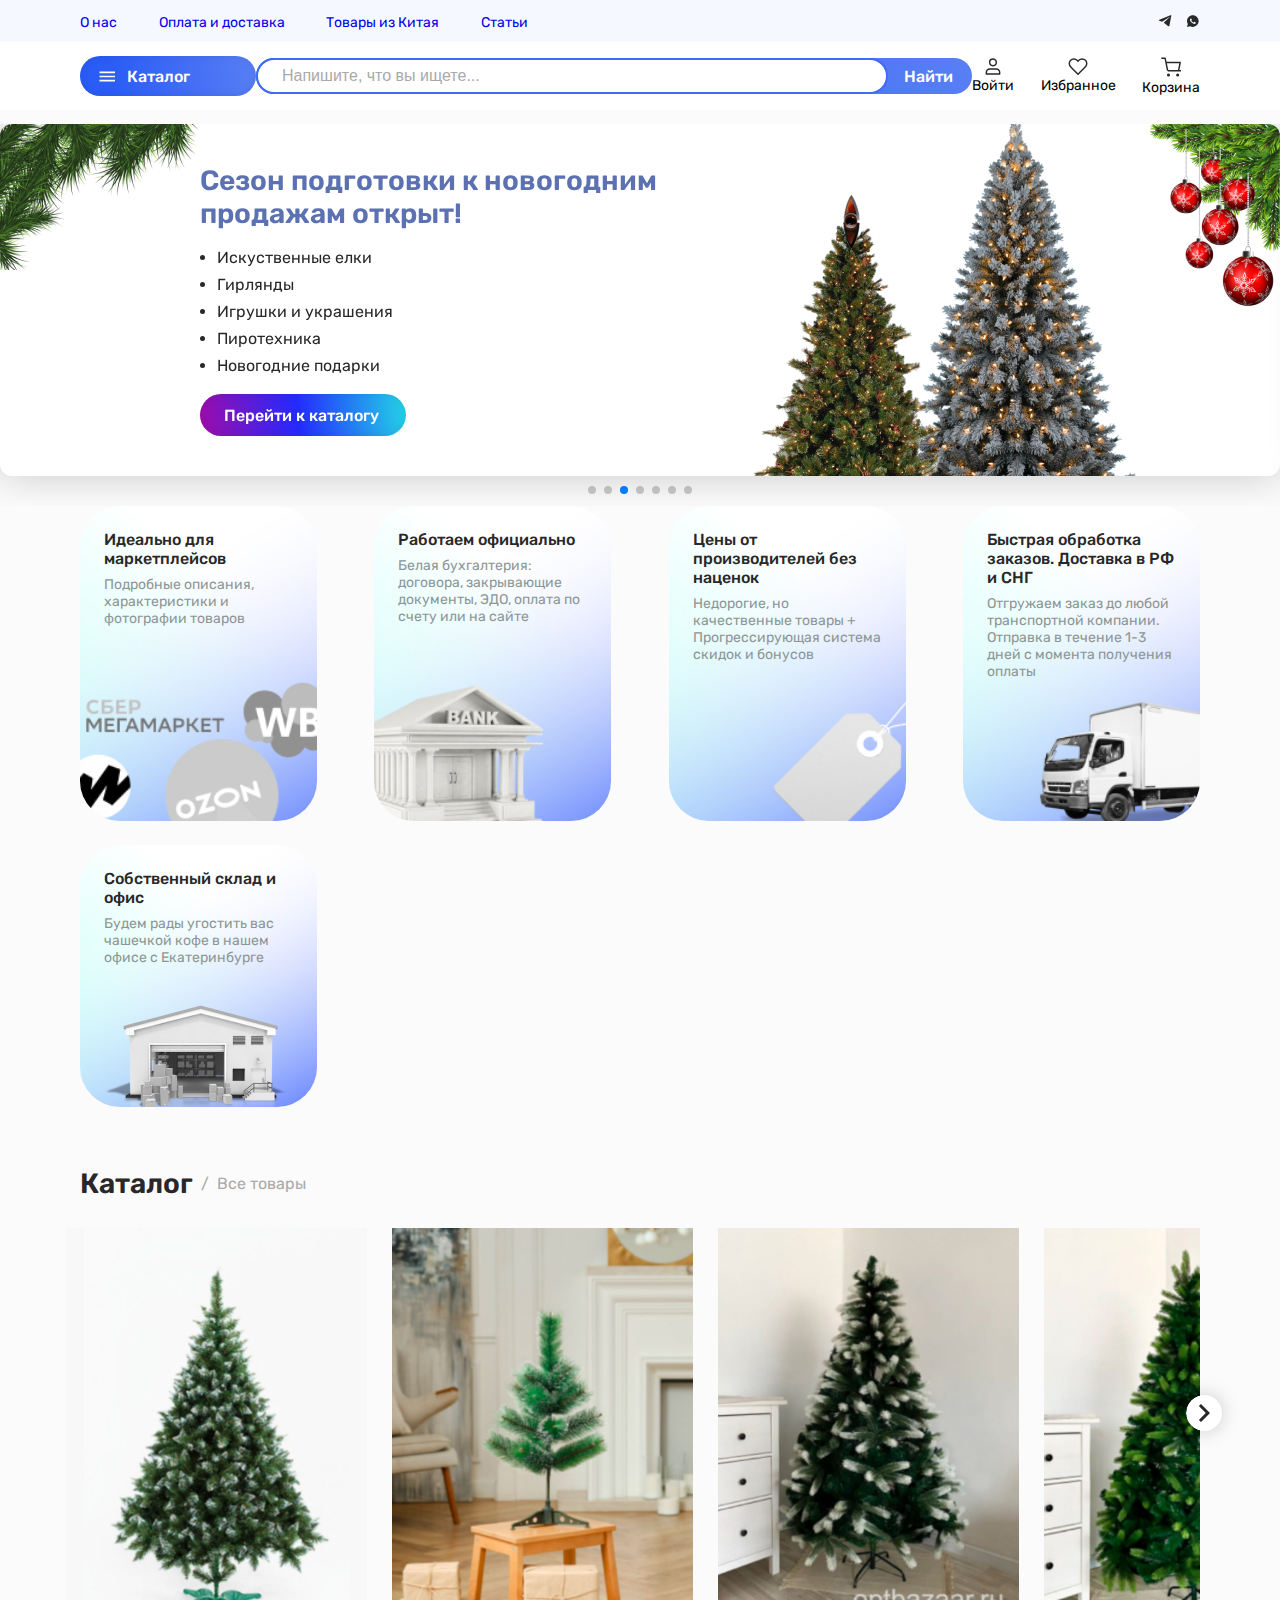
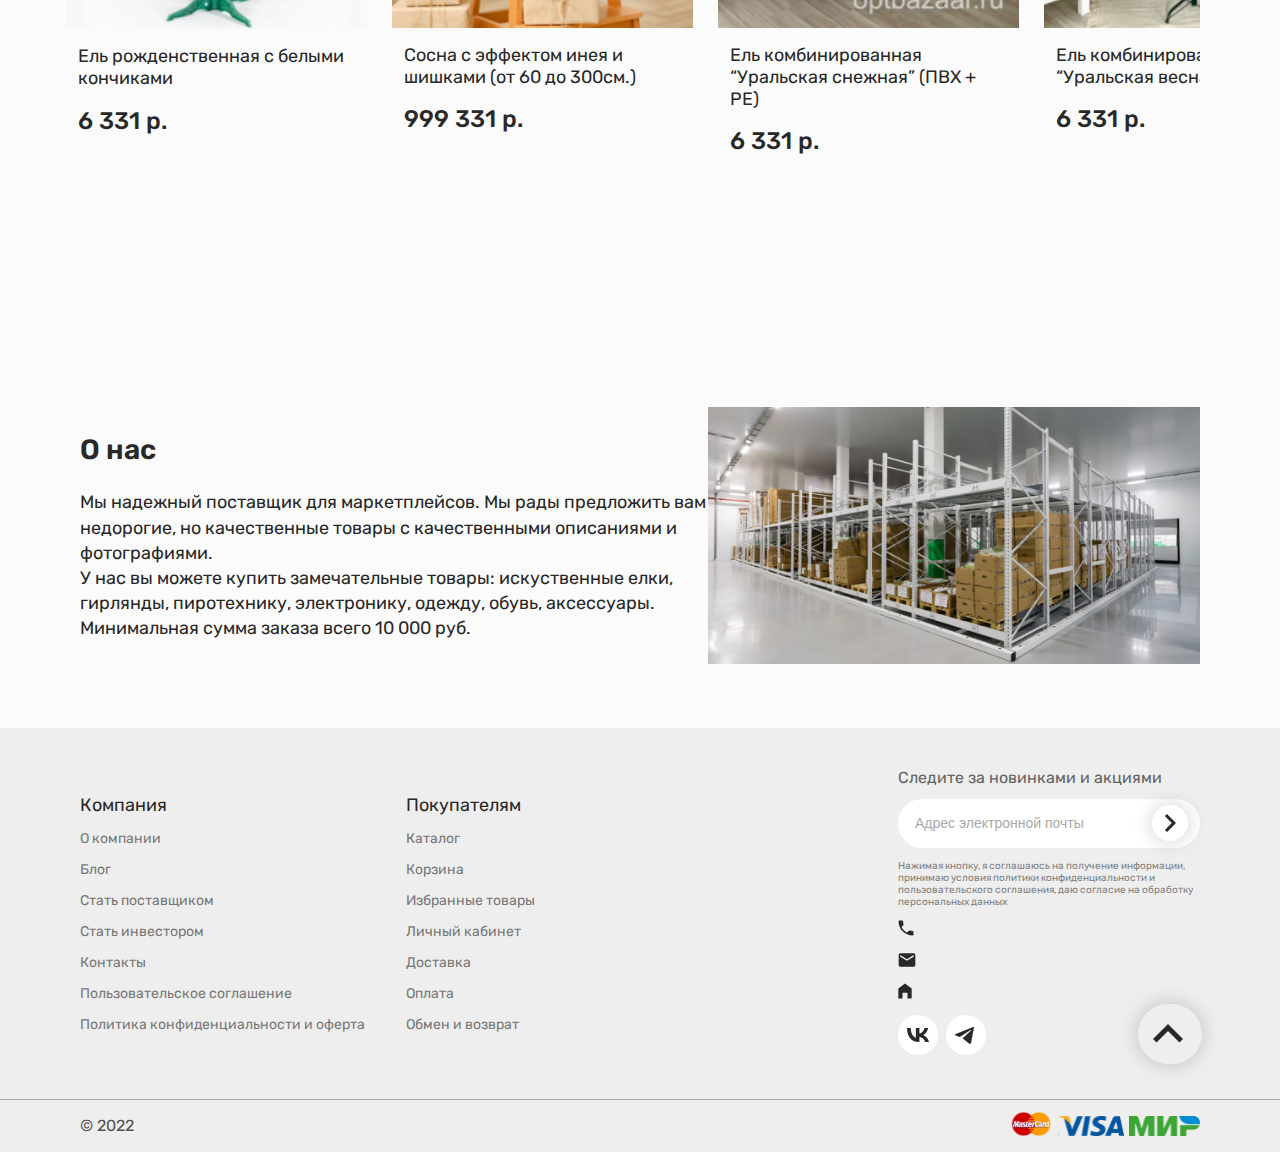
==== index.html @ e17be45f "add shoppy" ====
<!DOCTYPE html>
<html lang="ru">

<head>
    <meta charset="UTF-8">
    <meta http-equiv="X-UA-Compatible" content="IE=edge">
    <meta name="viewport" content="width=device-width, initial-scale=1.0">
    <title>Магазин-Главная</title>
    <!-- og-tags -->
    <meta property="og:title" content="">
    <meta property="og:description" content="">
    <meta name="description" content="">
    <meta property="og:type" content="">
    <meta property="og:image" content="">
    <meta property="vk:image" content="">
    <meta property="og:site-name" content="">
    <!-- slider styles -->
    <link rel="stylesheet" href="https://cdn.jsdelivr.net/npm/swiper@9/swiper-bundle.min.css" />
    <!-- styles -->
    <link rel="stylesheet" href="css/styles.css">
    <link rel="stylesheet" href="css/media-quiares.css">
</head>

<body>
    <!-- HEADER -->
    <header class="header">
        <div class="header-top">
            <div class="container">
                <div class="header-top-body">
                    <nav class="menu-nav">
                        <ul class="menu-nav__list">
                            <li class="menu-nav__list-item">
                                <a href="#">О нас</a>
                            </li>
                            <li class="menu-nav__list-item">
                                <a href="#">Оплата и доставка</a>
                            </li>
                            <li class="menu-nav__list-item">
                                <a href="#">Товары из Китая</a>
                            </li>
                            <li class="menu-nav__list-item">
                                <a href="#">Статьи</a>
                            </li>
                        </ul>
                    </nav>
                    <div class="messenger-box">
                        <a href="#">
                            <svg width="14" height="12" viewBox="0 0 12 11" fill="none"
                                xmlns="http://www.w3.org/2000/svg">
                                <path
                                    d="M11.8 0.561347L9.99677 9.97538C9.99677 9.97538 9.74446 10.6281 9.05136 10.315L4.89077 7.01156L4.87148 7.00182C5.43348 6.47925 9.79146 2.42161 9.98193 2.23768C10.2768 1.95283 10.0937 1.78325 9.75139 1.99843L3.3141 6.23179L0.830607 5.36647C0.830607 5.36647 0.439779 5.22251 0.40218 4.90948C0.364087 4.59593 0.84347 4.42635 0.84347 4.42635L10.9679 0.313381C10.9679 0.313381 11.8 -0.0652298 11.8 0.561347V0.561347Z"
                                    fill="#282828" />
                            </svg>
                        </a>
                        <a href="#" class="">
                            <svg width="14" height="12" viewBox="0 0 13 13" fill="none"
                                xmlns="http://www.w3.org/2000/svg">
                                <path
                                    d="M10.7561 2.23752C9.57073 1.05627 7.99024 0.400024 6.32195 0.400024C2.85366 0.400024 0.0439018 3.20002 0.0439018 6.65627C0.0439018 7.75002 0.351219 8.84377 0.878049 9.76252L0 13L3.33659 12.125C4.25854 12.6063 5.26829 12.8688 6.32195 12.8688C9.79024 12.8688 12.6 10.0688 12.6 6.61253C12.5561 4.99378 11.9415 3.41877 10.7561 2.23752ZM9.35122 8.88752C9.21951 9.23752 8.60488 9.58752 8.29756 9.63127C8.03415 9.67502 7.68293 9.67503 7.33171 9.58753C7.1122 9.50003 6.80488 9.41253 6.45366 9.23753C4.87317 8.58128 3.86342 7.00627 3.77561 6.87502C3.68781 6.78752 3.11707 6.04377 3.11707 5.25627C3.11707 4.46877 3.51219 4.11877 3.6439 3.94377C3.77561 3.76877 3.95122 3.76877 4.08293 3.76877C4.17073 3.76877 4.30244 3.76877 4.39024 3.76877C4.47805 3.76877 4.60976 3.72502 4.74146 4.03127C4.87317 4.33752 5.18049 5.12502 5.22439 5.16877C5.26829 5.25627 5.26829 5.34377 5.22439 5.43127C5.18049 5.51877 5.13658 5.60627 5.04878 5.69377C4.96097 5.78127 4.87317 5.91252 4.82927 5.95627C4.74146 6.04377 4.65366 6.13127 4.74146 6.26252C4.82927 6.43752 5.13659 6.91877 5.61951 7.35627C6.23415 7.88127 6.71707 8.05628 6.89268 8.14378C7.06829 8.23128 7.1561 8.18752 7.2439 8.10002C7.33171 8.01252 7.63903 7.66253 7.72683 7.48753C7.81464 7.31253 7.94634 7.35627 8.07805 7.40002C8.20976 7.44377 9 7.83753 9.13171 7.92503C9.30732 8.01253 9.39512 8.05627 9.43902 8.10002C9.48293 8.23127 9.48293 8.53752 9.35122 8.88752Z"
                                    fill="#282828" />
                            </svg>
                        </a>
                    </div>
                </div>
            </div>
        </div>
        <div class="header-bottom">
            <div class="container">
                <div class="header-bottom-body">
                    <button type="button" class="catalog-btn btn-blue">
                        <svg width="16" height="19" viewBox="0 0 16 10" fill="none" xmlns="http://www.w3.org/2000/svg">
                            <path
                                d="M0.5 10h25.5V8.33333H0.5V10ZM0.5 5.83333h25.5V4.16667H0.5V5.83333ZM0.5 0V1.66667h25.5V0H0.5Z"
                                fill="white" />
                        </svg>
                        Каталог
                    </button>
                    <div class="form-searh-box">
                        <form action="#" class="form-search">
                            <input type="text" class="form-search__input" name="searh-field" value=""
                                placeholder="Напишите, что вы ищете...">
                            <button type="submit" class="form-search__btn btn-blue">Найти</button>
                        </form>
                    </div>
                    <div class="controls-box">
                        <button class="burger-btn">
                            <svg width="16" height="10" viewBox="0 0 16 10" fill="none"
                                xmlns="http://www.w3.org/2000/svg">
                                <path
                                    d="M0.5 10h25.5V8.33333H0.5V10ZM0.5 5.83333h25.5V4.16667H0.5V5.83333ZM0.5 0V1.66667h25.5V0H0.5Z"
                                    fill="black" />
                            </svg>
                        </button>
                        <div class="controls">
                            <button type="button" class="controls-btn">
                                <svg width="16" height="17" viewBox="0 0 16 17" fill="none"
                                    xmlns="http://www.w3.org/2000/svg">
                                    <path
                                        d="M14.6667 14.3334V16.0001H1.33337V14.3334C1.33337 13.4493 1.68456 12.6015 2.30968 11.9764C2.93481 11.3513 3.78265 11.0001 4.66671 11.0001H11.3334C12.2174 11.0001 13.0653 11.3513 13.6904 11.9764C14.3155 12.6015 14.6667 13.4493 14.6667 14.3334Z"
                                        stroke="#282828" stroke-width="1.43015" stroke-linecap="round"
                                        stroke-linejoin="round" />
                                    <path
                                        d="M8.00002 7.66673C9.84097 7.66673 11.3334 6.17434 11.3334 4.33339C11.3334 2.49244 9.84097 1.00006 8.00002 1.00006C6.15907 1.00006 4.66669 2.49244 4.66669 4.33339C4.66669 6.17434 6.15907 7.66673 8.00002 7.66673Z"
                                        stroke="#282828" stroke-width="1.43015" stroke-linecap="round"
                                        stroke-linejoin="round" />
                                </svg>
                                <span class="controls-btn__name">Войти</span>
                            </button>
                            <button type="button" class="controls-btn">
                                <span class="controls-badge">12</span>
                                <svg width="20" height="17" viewBox="0 0 20 17" fill="none"
                                    xmlns="http://www.w3.org/2000/svg">
                                    <path
                                        d="M15.8795 1.34757C16.4357 1.57803 16.941 1.91583 17.3667 2.34166C17.7925 2.76729 18.1303 3.27265 18.3608 3.82887C18.5912 4.38508 18.7099 4.98126 18.7099 5.58333C18.7099 6.1854 18.5912 6.78158 18.3608 7.33779C18.1303 7.89401 17.7925 8.39937 17.3667 8.825L16.4833 9.70833L10 16.1917L3.51666 9.70833L2.63333 8.825C1.77359 7.96525 1.29059 6.79919 1.29059 5.58333C1.29059 4.36747 1.77359 3.20141 2.63333 2.34166C3.49307 1.48192 4.65914 0.99892 5.875 0.99892C7.09086 0.99892 8.25692 1.48192 9.11666 2.34166L10 3.225L10.8833 2.34166C11.309 1.91583 11.8143 1.57803 12.3705 1.34757C12.9268 1.1171 13.5229 0.998474 14.125 0.998474C14.7271 0.998474 15.3232 1.1171 15.8795 1.34757Z"
                                        stroke="#282828" stroke-width="1.43" stroke-linecap="round"
                                        stroke-linejoin="round" />
                                </svg>
                                <span class="controls-btn__name">Избранное</span>
                            </button>
                            <button type="button" class="controls-btn">
                                <span class="controls-badge cart">12</span>
                                <svg width="20" height="20" viewBox="0 0 20 20" fill="none"
                                    xmlns="http://www.w3.org/2000/svg">
                                    <path
                                        d="M7.49996 18.8333C7.9602 18.8333 8.33329 18.4602 8.33329 18C8.33329 17.5397 7.9602 17.1666 7.49996 17.1666C7.03972 17.1666 6.66663 17.5397 6.66663 18C6.66663 18.4602 7.03972 18.8333 7.49996 18.8333Z"
                                        stroke="#282828" stroke-width="1.43015" stroke-linecap="round"
                                        stroke-linejoin="round" />
                                    <path
                                        d="M16.6666 18.8333C17.1269 18.8333 17.5 18.4602 17.5 18C17.5 17.5397 17.1269 17.1666 16.6666 17.1666C16.2064 17.1666 15.8333 17.5397 15.8333 18C15.8333 18.4602 16.2064 18.8333 16.6666 18.8333Z"
                                        fill="#282828" stroke="#282828" stroke-width="1.43015" stroke-linecap="round"
                                        stroke-linejoin="round" />
                                    <path
                                        d="M0.833313 1.33331H4.16665L6.39998 12.4916C6.47618 12.8753 6.6849 13.2199 6.9896 13.4652C7.2943 13.7105 7.67556 13.8408 8.06665 13.8333h26.1666C16.5577 13.8408 16.939 13.7105 17.2437 13.4652C17.5484 13.2199 17.7571 12.8753 17.8333 12.4916L19.1666 5.49998H4.99998"
                                        stroke="#282828" stroke-width="1.43015" stroke-linecap="round"
                                        stroke-linejoin="round" />
                                </svg>
                                <span class="controls-btn__name">Корзина</span>
                            </button>
                        </div>
                    </div>
                </div>
            </div>
        </div>
    </header>
    <!-- HEADER OUT -->
    <main>
        <!-- OFFER -->
        <section class="offer" id="offer">
            <div class="pd-0">
                <div class="swiper swiper-offer">
                    <div class="swiper-wrapper swiper-wrapper-offer">
                        <div class="swiper-slide swiper-offer-slide">
                            <div class="swiper-slide-box">
                                <div class="swiper-slide-body">
                                    <h2 class="swiper-slide-title section-title">
                                        Сезон подготовки к новогодним
                                        продажам открыт!
                                    </h2>
                                    <ul class="swiper-slide-list">
                                        <li class="swiper-slide-list__item">
                                            Искуственные елки
                                        </li>
                                        <li class="swiper-slide-list__item">
                                            Гирлянды
                                        </li>
                                        <li class="swiper-slide-list__item">
                                            Игрушки и украшения
                                        </li>
                                        <li class="swiper-slide-list__item">
                                            Пиротехника
                                        </li>
                                        <li class="swiper-slide-list__item">
                                            Новогодние подарки
                                        </li>
                                    </ul>
                                    <a href="#" class="swiper-slide-btn btn-blue">
                                        Перейти к каталогу
                                    </a>
                                </div>
                            </div>
                        </div>
                        <div class="swiper-slide swiper-offer-slide">
                            <div class="swiper-slide-box">
                                <div class="swiper-slide-body">
                                    <h2 class="swiper-slide-title section-title">
                                        Сезон подготовки к новогодним
                                        продажам открыт!
                                    </h2>
                                    <ul class="swiper-slide-list">
                                        <li class="swiper-slide-list__item">
                                            Искуственные елки
                                        </li>
                                        <li class="swiper-slide-list__item">
                                            Гирлянды
                                        </li>
                                        <li class="swiper-slide-list__item">
                                            Игрушки и украшения
                                        </li>
                                        <li class="swiper-slide-list__item">
                                            Пиротехника
                                        </li>
                                        <li class="swiper-slide-list__item">
                                            Новогодние подарки
                                        </li>
                                    </ul>
                                    <a href="#" class="swiper-slide-btn btn-blue">
                                        Перейти к каталогу
                                    </a>
                                </div>
                            </div>
                        </div>
                        <div class="swiper-slide swiper-offer-slide">
                            <div class="swiper-slide-box">
                                <div class="swiper-slide-body">
                                    <h2 class="swiper-slide-title section-title">
                                        Сезон подготовки к новогодним
                                        продажам открыт!
                                    </h2>
                                    <ul class="swiper-slide-list">
                                        <li class="swiper-slide-list__item">
                                            Искуственные елки
                                        </li>
                                        <li class="swiper-slide-list__item">
                                            Гирлянды
                                        </li>
                                        <li class="swiper-slide-list__item">
                                            Игрушки и украшения
                                        </li>
                                        <li class="swiper-slide-list__item">
                                            Пиротехника
                                        </li>
                                        <li class="swiper-slide-list__item">
                                            Новогодние подарки
                                        </li>
                                    </ul>
                                    <a href="#" class="swiper-slide-btn btn-blue">
                                        Перейти к каталогу
                                    </a>
                                </div>
                            </div>
                        </div>
                        <div class="swiper-slide swiper-offer-slide">
                            <div class="swiper-slide-box">
                                <div class="swiper-slide-body">
                                    <h2 class="swiper-slide-title section-title">
                                        Сезон подготовки к новогодним
                                        продажам открыт!
                                    </h2>
                                    <ul class="swiper-slide-list">
                                        <li class="swiper-slide-list__item">
                                            Искуственные елки
                                        </li>
                                        <li class="swiper-slide-list__item">
                                            Гирлянды
                                        </li>
                                        <li class="swiper-slide-list__item">
                                            Игрушки и украшения
                                        </li>
                                        <li class="swiper-slide-list__item">
                                            Пиротехника
                                        </li>
                                        <li class="swiper-slide-list__item">
                                            Новогодние подарки
                                        </li>
                                    </ul>
                                    <a href="#" class="swiper-slide-btn btn-blue">
                                        Перейти к каталогу
                                    </a>
                                </div>
                            </div>
                        </div>
                        <div class="swiper-slide swiper-offer-slide">
                            <div class="swiper-slide-box">
                                <div class="swiper-slide-body">
                                    <h2 class="swiper-slide-title section-title">
                                        Сезон подготовки к новогодним
                                        продажам открыт!
                                    </h2>
                                    <ul class="swiper-slide-list">
                                        <li class="swiper-slide-list__item">
                                            Искуственные елки
                                        </li>
                                        <li class="swiper-slide-list__item">
                                            Гирлянды
                                        </li>
                                        <li class="swiper-slide-list__item">
                                            Игрушки и украшения
                                        </li>
                                        <li class="swiper-slide-list__item">
                                            Пиротехника
                                        </li>
                                        <li class="swiper-slide-list__item">
                                            Новогодние подарки
                                        </li>
                                    </ul>
                                    <a href="#" class="swiper-slide-btn btn-blue">
                                        Перейти к каталогу
                                    </a>
                                </div>
                            </div>
                        </div>
                        <div class="swiper-slide swiper-offer-slide">
                            <div class="swiper-slide-box">
                                <div class="swiper-slide-body">
                                    <h2 class="swiper-slide-title section-title">
                                        Сезон подготовки к новогодним
                                        продажам открыт!
                                    </h2>
                                    <ul class="swiper-slide-list">
                                        <li class="swiper-slide-list__item">
                                            Искуственные елки
                                        </li>
                                        <li class="swiper-slide-list__item">
                                            Гирлянды
                                        </li>
                                        <li class="swiper-slide-list__item">
                                            Игрушки и украшения
                                        </li>
                                        <li class="swiper-slide-list__item">
                                            Пиротехника
                                        </li>
                                        <li class="swiper-slide-list__item">
                                            Новогодние подарки
                                        </li>
                                    </ul>
                                    <a href="#" class="swiper-slide-btn btn-blue">
                                        Перейти к каталогу
                                    </a>
                                </div>
                            </div>
                        </div>
                        <div class="swiper-slide swiper-offer-slide">
                            <div class="swiper-slide-box">
                                <div class="swiper-slide-body">
                                    <h2 class="swiper-slide-title section-title">
                                        Сезон подготовки к новогодним
                                        продажам открыт!
                                    </h2>
                                    <ul class="swiper-slide-list">
                                        <li class="swiper-slide-list__item">
                                            Искуственные елки
                                        </li>
                                        <li class="swiper-slide-list__item">
                                            Гирлянды
                                        </li>
                                        <li class="swiper-slide-list__item">
                                            Игрушки и украшения
                                        </li>
                                        <li class="swiper-slide-list__item">
                                            Пиротехника
                                        </li>
                                        <li class="swiper-slide-list__item">
                                            Новогодние подарки
                                        </li>
                                    </ul>
                                    <a href="#" class="swiper-slide-btn btn-blue">
                                        Перейти к каталогу
                                    </a>
                                </div>
                            </div>
                        </div>
                    </div>
                    <div class="swiper-pagination"></div>
                </div>
            </div>
            <div class="container">
                <div class="ability-offer">
                    <div class="ability-item">
                        <div class="ability-item-body">
                            <h3 class="ability-item__title">
                                Идеально для маркетплейсов
                            </h3>
                            <p class="ability-item__desc">
                                Подробные описания, характеристики и фотографии товаров
                            </p>
                        </div>
                    </div>
                    <div class="ability-item">
                        <div class="ability-item-body">
                            <h3 class="ability-item__title">
                                Работаем официально
                            </h3>
                            <p class="ability-item__desc">
                                Белая бухгалтерия: договора,
                                закрывающие документы, ЭДО, оплата по счету или на сайте
                            </p>
                        </div>
                    </div>
                    <div class="ability-item">
                        <div class="ability-item-body">
                            <h3 class="ability-item__title">
                                Цены от производителей без наценок
                            </h3>
                            <p class="ability-item__desc">
                                Недорогие, но качественные товары +
                                Прогрессирующая система скидок и бонусов
                            </p>
                        </div>
                    </div>
                    <div class="ability-item">
                        <div class="ability-item-body">
                            <h3 class="ability-item__title">
                                Быстрая обработка заказов.
                                Доставка в РФ и СНГ
                            </h3>
                            <p class="ability-item__desc">
                                Отгружаем заказ до любой транспортной компании.
                                Отправка в течение 1-3 дней с момента получения оплаты
                            </p>
                        </div>
                    </div>
                    <div class="ability-item">
                        <div class="ability-item-body">
                            <h3 class="ability-item__title">
                                Собственный склад и офис
                            </h3>
                            <p class="ability-item__desc">
                                Будем рады угостить ваc чашечкой кофе в нашем офисе с Екатеринбурге
                            </p>
                        </div>
                    </div>
                </div>
            </div>
        </section>
        <!-- OFFER OUT -->
        <section class="catalog" id="catalog">
            <div class="container">
                <ul class="breadcrumb">
                    <li class="section-title">
                        Каталог
                    </li>
                    <li>
                        <a href="#">Все товары</a>
                    </li>
                </ul>
                <div class="catalog-body-wrapper">
                    <div class="catalog-body">
                        <div class="catalog-card">
                            <div class="catalog-card__img">
                                <span class="catalog-card__badge">В наличии</span>
                                <svg width="34" height="31" viewBox="0 0 34 31" fill="red"
                                    xmlns="http://www.w3.org/2000/svg">
                                    <path
                                        d="M15.8903 4.42907L17.0006 5.73292L18.1109 4.42907C19.6598 2.61015 22.0422 1.45858 24.5006 1.45858C28.8285 1.45858 32.2089 4.83899 32.2089 9.16691C32.2089 11.8379 31.0209 14.3753 28.6322 17.2957C26.2268 20.2365 22.7587 23.385 18.4377 27.3033L18.4356 27.3052L16.9969 28.6149L15.5647 27.321C15.5642 27.3205 15.5637 27.32 15.5631 27.3195C11.2425 23.3932 7.7748 20.2411 5.36933 17.2982C2.98035 14.3754 1.79228 11.8379 1.79228 9.16691C1.79228 4.83899 5.17269 1.45858 9.50061 1.45858C11.959 1.45858 14.3414 2.61015 15.8903 4.42907ZM6.16764 17.6026C8.53623 20.3703 11.8987 23.4156 15.8283 26.9737L15.9694 27.1148L17.0006 28.146L18.0318 27.1148L18.1729 26.9737C22.1025 23.4156 25.465 20.3703 27.8336 17.6026C30.1934 14.8453 31.7923 12.1135 31.7923 9.16691C31.7923 5.02816 28.6394 1.87524 24.5006 1.87524C21.7263 1.87524 18.9942 3.43646 17.6471 5.80858H16.3658C15.0088 3.43975 12.2792 1.87524 9.50061 1.87524C5.36186 1.87524 2.20895 5.02816 2.20895 9.16691C2.20895 12.1135 3.80783 14.8453 6.16764 17.6026Z"
                                        stroke="#A9A9A9" stroke-width="2.91667" />
                                </svg>
                                <img src="img/spruce.jpg" alt="Ель рожденственная">
                            </div>
                            <div class="catalog-card-info">
                                <p class="catalog-card__desc">
                                    Ель рожденственная с белыми кончиками
                                </p>
                                <span class="catalog-card__mobile">6 331 р.</span>
                                <div class="catalog-dropdown">
                                    Высота:
                                    <div class="dropdown-body">
                                        <button type="button" class="size-product">60 см</button>
                                        <button type="button" class="size-product">90 см</button>
                                        <button type="button" class="size-product">120 см</button>
                                        <button type="button" class="size-product">150 см</button>
                                        <button type="button" class="size-product">180 см</button>
                                        <button type="button" class="size-product">180 см</button>
                                        <button type="button" class="size-product">240 см</button>
                                        <button type="button" class="size-product">270 см</button>
                                        <button type="button" class="size-product">300 см</button>
                                    </div>
                                </div>
                                <div class="catalog-card-bottom">
                                    <span class="catalog-card-price">6 331 р.</span>
                                    <button type="button" class="catalog-card-btn btn-blue">
                                        <svg width="16" height="15" viewBox="0 0 20 20" fill="none"
                                            xmlns="http://www.w3.org/2000/svg">
                                            <path
                                                d="M7.49996 18.8333C7.9602 18.8333 8.33329 18.4602 8.33329 18C8.33329 17.5397 7.9602 17.1666 7.49996 17.1666C7.03972 17.1666 6.66663 17.5397 6.66663 18C6.66663 18.4602 7.03972 18.8333 7.49996 18.8333Z"
                                                stroke="#fff" stroke-width="1.43015" stroke-linecap="round"
                                                stroke-linejoin="round" />
                                            <path
                                                d="M16.6666 18.8333C17.1269 18.8333 17.5 18.4602 17.5 18C17.5 17.5397 17.1269 17.1666 16.6666 17.1666C16.2064 17.1666 15.8333 17.5397 15.8333 18C15.8333 18.4602 16.2064 18.8333 16.6666 18.8333Z"
                                                fill="#282828" stroke="#fff" stroke-width="1.43015"
                                                stroke-linecap="round" stroke-linejoin="round" />
                                            <path
                                                d="M0.833313 1.33331H4.16665L6.39998 12.4916C6.47618 12.8753 6.6849 13.2199 6.9896 13.4652C7.2943 13.7105 7.67556 13.8408 8.06665 13.8333H16.1666C16.5577 13.8408 16.939 13.7105 17.2437 13.4652C17.5484 13.2199 17.7571 12.8753 17.8333 12.4916L19.1666 5.49998H4.99998"
                                                stroke="#fff" stroke-width="1.43015" stroke-linecap="round"
                                                stroke-linejoin="round" />
                                        </svg>
                                        <p>В корзину</p>
                                    </button>
                                </div>
                            </div>
                        </div>
                        <div class="catalog-card">
                            <div class="catalog-card__img">
                                <span class="catalog-card__badge">В наличии</span>
                                <svg width="34" height="31" viewBox="0 0 34 31" fill="none"
                                    xmlns="http://www.w3.org/2000/svg">
                                    <path
                                        d="M15.8903 4.42907L17.0006 5.73292L18.1109 4.42907C19.6598 2.61015 22.0422 1.45858 24.5006 1.45858C28.8285 1.45858 32.2089 4.83899 32.2089 9.16691C32.2089 11.8379 31.0209 14.3753 28.6322 17.2957C26.2268 20.2365 22.7587 23.385 18.4377 27.3033L18.4356 27.3052L16.9969 28.6149L15.5647 27.321C15.5642 27.3205 15.5637 27.32 15.5631 27.3195C11.2425 23.3932 7.7748 20.2411 5.36933 17.2982C2.98035 14.3754 1.79228 11.8379 1.79228 9.16691C1.79228 4.83899 5.17269 1.45858 9.50061 1.45858C11.959 1.45858 14.3414 2.61015 15.8903 4.42907ZM6.16764 17.6026C8.53623 20.3703 11.8987 23.4156 15.8283 26.9737L15.9694 27.1148L17.0006 28.146L18.0318 27.1148L18.1729 26.9737C22.1025 23.4156 25.465 20.3703 27.8336 17.6026C30.1934 14.8453 31.7923 12.1135 31.7923 9.16691C31.7923 5.02816 28.6394 1.87524 24.5006 1.87524C21.7263 1.87524 18.9942 3.43646 17.6471 5.80858H16.3658C15.0088 3.43975 12.2792 1.87524 9.50061 1.87524C5.36186 1.87524 2.20895 5.02816 2.20895 9.16691C2.20895 12.1135 3.80783 14.8453 6.16764 17.6026Z"
                                        stroke="#A9A9A9" stroke-width="2.91667" />
                                </svg>
                                <img src="img/spruce-cone.jpg" alt="Сосна с инеем и шишками">
                            </div>
                            <div class="catalog-card-info">
                                <p class="catalog-card__desc">
                                    Сосна с эффектом инея и шишками (от 60 до 300см.)
                                </p>
                                <span class="catalog-card__mobile">999 331 р.</span>
                                <div class="catalog-dropdown">
                                    Высота:
                                    <div class="dropdown-body">
                                        <button type="button" class="size-product">60 см</button>
                                        <button type="button" class="size-product">90 см</button>
                                        <button type="button" class="size-product">120 см</button>
                                        <button type="button" class="size-product">150 см</button>
                                        <button type="button" class="size-product">180 см</button>
                                        <button type="button" class="size-product">180 см</button>
                                        <button type="button" class="size-product">240 см</button>
                                        <button type="button" class="size-product">270 см</button>
                                        <button type="button" class="size-product">300 см</button>
                                    </div>
                                </div>
                                <div class="catalog-card-bottom">
                                    <span class="catalog-card-price">999 331 р.</span>
                                    <button type="button" class="catalog-card-btn btn-blue">
                                        <svg width="16" height="15" viewBox="0 0 20 20" fill="none"
                                            xmlns="http://www.w3.org/2000/svg">
                                            <path
                                                d="M7.49996 18.8333C7.9602 18.8333 8.33329 18.4602 8.33329 18C8.33329 17.5397 7.9602 17.1666 7.49996 17.1666C7.03972 17.1666 6.66663 17.5397 6.66663 18C6.66663 18.4602 7.03972 18.8333 7.49996 18.8333Z"
                                                stroke="#fff" stroke-width="1.43015" stroke-linecap="round"
                                                stroke-linejoin="round" />
                                            <path
                                                d="M16.6666 18.8333C17.1269 18.8333 17.5 18.4602 17.5 18C17.5 17.5397 17.1269 17.1666 16.6666 17.1666C16.2064 17.1666 15.8333 17.5397 15.8333 18C15.8333 18.4602 16.2064 18.8333 16.6666 18.8333Z"
                                                fill="#282828" stroke="#fff" stroke-width="1.43015"
                                                stroke-linecap="round" stroke-linejoin="round" />
                                            <path
                                                d="M0.833313 1.33331H4.16665L6.39998 12.4916C6.47618 12.8753 6.6849 13.2199 6.9896 13.4652C7.2943 13.7105 7.67556 13.8408 8.06665 13.8333H16.1666C16.5577 13.8408 16.939 13.7105 17.2437 13.4652C17.5484 13.2199 17.7571 12.8753 17.8333 12.4916L19.1666 5.49998H4.99998"
                                                stroke="#fff" stroke-width="1.43015" stroke-linecap="round"
                                                stroke-linejoin="round" />
                                        </svg>
                                        <p>В корзину</p>
                                    </button>
                                </div>
                            </div>
                        </div>
                        <div class="catalog-card">
                            <div class="catalog-card__img">
                                <span class="catalog-card__badge">В наличии</span>
                                <svg width="34" height="31" viewBox="0 0 34 31" fill="none"
                                    xmlns="http://www.w3.org/2000/svg">
                                    <path
                                        d="M15.8903 4.42907L17.0006 5.73292L18.1109 4.42907C19.6598 2.61015 22.0422 1.45858 24.5006 1.45858C28.8285 1.45858 32.2089 4.83899 32.2089 9.16691C32.2089 11.8379 31.0209 14.3753 28.6322 17.2957C26.2268 20.2365 22.7587 23.385 18.4377 27.3033L18.4356 27.3052L16.9969 28.6149L15.5647 27.321C15.5642 27.3205 15.5637 27.32 15.5631 27.3195C11.2425 23.3932 7.7748 20.2411 5.36933 17.2982C2.98035 14.3754 1.79228 11.8379 1.79228 9.16691C1.79228 4.83899 5.17269 1.45858 9.50061 1.45858C11.959 1.45858 14.3414 2.61015 15.8903 4.42907ZM6.16764 17.6026C8.53623 20.3703 11.8987 23.4156 15.8283 26.9737L15.9694 27.1148L17.0006 28.146L18.0318 27.1148L18.1729 26.9737C22.1025 23.4156 25.465 20.3703 27.8336 17.6026C30.1934 14.8453 31.7923 12.1135 31.7923 9.16691C31.7923 5.02816 28.6394 1.87524 24.5006 1.87524C21.7263 1.87524 18.9942 3.43646 17.6471 5.80858H16.3658C15.0088 3.43975 12.2792 1.87524 9.50061 1.87524C5.36186 1.87524 2.20895 5.02816 2.20895 9.16691C2.20895 12.1135 3.80783 14.8453 6.16764 17.6026Z"
                                        stroke="#A9A9A9" stroke-width="2.91667" />
                                </svg>
                                <img src="img/spruce-winter.jpg" alt=" Ель комбинированная Уральская снежная">
                            </div>
                            <div class="catalog-card-info">
                                <p class="catalog-card__desc">
                                    Ель комбинированная “Уральская снежная” (ПВХ + РЕ)
                                </p>
                                <span class="catalog-card__mobile">6 331 р.</span>
                                <div class="catalog-dropdown">
                                    Высота:
                                    <div class="dropdown-body">
                                        <button type="button" class="size-product">60 см</button>
                                        <button type="button" class="size-product">90 см</button>
                                        <button type="button" class="size-product">120 см</button>
                                        <button type="button" class="size-product">150 см</button>
                                        <button type="button" class="size-product">180 см</button>
                                        <button type="button" class="size-product">180 см</button>
                                        <button type="button" class="size-product">240 см</button>
                                        <button type="button" class="size-product">270 см</button>
                                        <button type="button" class="size-product">300 см</button>
                                    </div>
                                </div>
                                <div class="catalog-card-bottom">
                                    <span class="catalog-card-price">6 331 р.</span>
                                    <button type="button" class="catalog-card-btn btn-blue">
                                        <svg width="16" height="15" viewBox="0 0 20 20" fill="none"
                                            xmlns="http://www.w3.org/2000/svg">
                                            <path
                                                d="M7.49996 18.8333C7.9602 18.8333 8.33329 18.4602 8.33329 18C8.33329 17.5397 7.9602 17.1666 7.49996 17.1666C7.03972 17.1666 6.66663 17.5397 6.66663 18C6.66663 18.4602 7.03972 18.8333 7.49996 18.8333Z"
                                                stroke="#fff" stroke-width="1.43015" stroke-linecap="round"
                                                stroke-linejoin="round" />
                                            <path
                                                d="M16.6666 18.8333C17.1269 18.8333 17.5 18.4602 17.5 18C17.5 17.5397 17.1269 17.1666 16.6666 17.1666C16.2064 17.1666 15.8333 17.5397 15.8333 18C15.8333 18.4602 16.2064 18.8333 16.6666 18.8333Z"
                                                fill="#282828" stroke="#fff" stroke-width="1.43015"
                                                stroke-linecap="round" stroke-linejoin="round" />
                                            <path
                                                d="M0.833313 1.33331H4.16665L6.39998 12.4916C6.47618 12.8753 6.6849 13.2199 6.9896 13.4652C7.2943 13.7105 7.67556 13.8408 8.06665 13.8333H16.1666C16.5577 13.8408 16.939 13.7105 17.2437 13.4652C17.5484 13.2199 17.7571 12.8753 17.8333 12.4916L19.1666 5.49998H4.99998"
                                                stroke="#fff" stroke-width="1.43015" stroke-linecap="round"
                                                stroke-linejoin="round" />
                                        </svg>
                                        <p>В корзину</p>
                                    </button>
                                </div>
                            </div>
                        </div>
                        <div class="catalog-card">
                            <div class="catalog-card__img">
                                <span class="catalog-card__badge">В наличии</span>
                                <svg width="34" height="31" viewBox="0 0 34 31" fill="none"
                                    xmlns="http://www.w3.org/2000/svg">
                                    <path
                                        d="M15.8903 4.42907L17.0006 5.73292L18.1109 4.42907C19.6598 2.61015 22.0422 1.45858 24.5006 1.45858C28.8285 1.45858 32.2089 4.83899 32.2089 9.16691C32.2089 11.8379 31.0209 14.3753 28.6322 17.2957C26.2268 20.2365 22.7587 23.385 18.4377 27.3033L18.4356 27.3052L16.9969 28.6149L15.5647 27.321C15.5642 27.3205 15.5637 27.32 15.5631 27.3195C11.2425 23.3932 7.7748 20.2411 5.36933 17.2982C2.98035 14.3754 1.79228 11.8379 1.79228 9.16691C1.79228 4.83899 5.17269 1.45858 9.50061 1.45858C11.959 1.45858 14.3414 2.61015 15.8903 4.42907ZM6.16764 17.6026C8.53623 20.3703 11.8987 23.4156 15.8283 26.9737L15.9694 27.1148L17.0006 28.146L18.0318 27.1148L18.1729 26.9737C22.1025 23.4156 25.465 20.3703 27.8336 17.6026C30.1934 14.8453 31.7923 12.1135 31.7923 9.16691C31.7923 5.02816 28.6394 1.87524 24.5006 1.87524C21.7263 1.87524 18.9942 3.43646 17.6471 5.80858H16.3658C15.0088 3.43975 12.2792 1.87524 9.50061 1.87524C5.36186 1.87524 2.20895 5.02816 2.20895 9.16691C2.20895 12.1135 3.80783 14.8453 6.16764 17.6026Z"
                                        stroke="#A9A9A9" stroke-width="2.91667" />
                                </svg>
                                <img src="img/spruce-spring.jpg" alt=" Ель комбинированная Уральская весная">
                            </div>
                            <div class="catalog-card-info">
                                <p class="catalog-card__desc">
                                    Ель комбинированная “Уральская весная” (ПВХ + РЕ)
                                </p>
                                <span class="catalog-card__mobile">6 331 р.</span>
                                <div class="catalog-dropdown">
                                    Высота:
                                    <div class="dropdown-body">
                                        <button type="button" class="size-product">60 см</button>
                                        <button type="button" class="size-product">90 см</button>
                                        <button type="button" class="size-product">120 см</button>
                                        <button type="button" class="size-product">150 см</button>
                                        <button type="button" class="size-product">180 см</button>
                                        <button type="button" class="size-product">180 см</button>
                                        <button type="button" class="size-product">240 см</button>
                                        <button type="button" class="size-product">270 см</button>
                                        <button type="button" class="size-product">300 см</button>
                                    </div>
                                </div>
                                <div class="catalog-card-bottom">
                                    <span class="catalog-card-price">6 331 р.</span>
                                    <button type="button" class="catalog-card-btn btn-blue">
                                        <svg width="16" height="15" viewBox="0 0 20 20" fill="none"
                                            xmlns="http://www.w3.org/2000/svg">
                                            <path
                                                d="M7.49996 18.8333C7.9602 18.8333 8.33329 18.4602 8.33329 18C8.33329 17.5397 7.9602 17.1666 7.49996 17.1666C7.03972 17.1666 6.66663 17.5397 6.66663 18C6.66663 18.4602 7.03972 18.8333 7.49996 18.8333Z"
                                                stroke="#fff" stroke-width="1.43015" stroke-linecap="round"
                                                stroke-linejoin="round" />
                                            <path
                                                d="M16.6666 18.8333C17.1269 18.8333 17.5 18.4602 17.5 18C17.5 17.5397 17.1269 17.1666 16.6666 17.1666C16.2064 17.1666 15.8333 17.5397 15.8333 18C15.8333 18.4602 16.2064 18.8333 16.6666 18.8333Z"
                                                fill="#282828" stroke="#fff" stroke-width="1.43015"
                                                stroke-linecap="round" stroke-linejoin="round" />
                                            <path
                                                d="M0.833313 1.33331H4.16665L6.39998 12.4916C6.47618 12.8753 6.6849 13.2199 6.9896 13.4652C7.2943 13.7105 7.67556 13.8408 8.06665 13.8333H16.1666C16.5577 13.8408 16.939 13.7105 17.2437 13.4652C17.5484 13.2199 17.7571 12.8753 17.8333 12.4916L19.1666 5.49998H4.99998"
                                                stroke="#fff" stroke-width="1.43015" stroke-linecap="round"
                                                stroke-linejoin="round" />
                                        </svg>
                                        <p>В корзину</p>
                                    </button>
                                </div>
                            </div>
                        </div>
                        <div class="catalog-card">
                            <div class="catalog-card__img">
                                <img src="img/spruce-cone.jpg" alt="Сосна с инеем и шишками">
                            </div>
                            <div class="catalog-card-info">
                                <p class="catalog-card__desc">
                                    Сосна с эффектом инея и шишками (от 60 до 300см.)
                                </p>
                                <span class="catalog-card__mobile">6 331 р.</span>
                                <div class="catalog-dropdown">
                                    Высота:
                                    <div class="dropdown-body">
                                        <button type="button" class="size-product">60 см</button>
                                        <button type="button" class="size-product">90 см</button>
                                        <button type="button" class="size-product">120 см</button>
                                        <button type="button" class="size-product">150 см</button>
                                        <button type="button" class="size-product">180 см</button>
                                        <button type="button" class="size-product">180 см</button>
                                        <button type="button" class="size-product">240 см</button>
                                        <button type="button" class="size-product">270 см</button>
                                        <button type="button" class="size-product">300 см</button>
                                    </div>
                                </div>
                                <div class="catalog-card-bottom">
                                    <span class="catalog-card-price">999 331 р.</span>
                                    <button type="button" class="catalog-card-btn btn-blue">
                                        <svg width="16" height="15" viewBox="0 0 20 20" fill="none"
                                            xmlns="http://www.w3.org/2000/svg">
                                            <path
                                                d="M7.49996 18.8333C7.9602 18.8333 8.33329 18.4602 8.33329 18C8.33329 17.5397 7.9602 17.1666 7.49996 17.1666C7.03972 17.1666 6.66663 17.5397 6.66663 18C6.66663 18.4602 7.03972 18.8333 7.49996 18.8333Z"
                                                stroke="#fff" stroke-width="1.43015" stroke-linecap="round"
                                                stroke-linejoin="round" />
                                            <path
                                                d="M16.6666 18.8333C17.1269 18.8333 17.5 18.4602 17.5 18C17.5 17.5397 17.1269 17.1666 16.6666 17.1666C16.2064 17.1666 15.8333 17.5397 15.8333 18C15.8333 18.4602 16.2064 18.8333 16.6666 18.8333Z"
                                                fill="#282828" stroke="#fff" stroke-width="1.43015"
                                                stroke-linecap="round" stroke-linejoin="round" />
                                            <path
                                                d="M0.833313 1.33331H4.16665L6.39998 12.4916C6.47618 12.8753 6.6849 13.2199 6.9896 13.4652C7.2943 13.7105 7.67556 13.8408 8.06665 13.8333H16.1666C16.5577 13.8408 16.939 13.7105 17.2437 13.4652C17.5484 13.2199 17.7571 12.8753 17.8333 12.4916L19.1666 5.49998H4.99998"
                                                stroke="#fff" stroke-width="1.43015" stroke-linecap="round"
                                                stroke-linejoin="round" />
                                        </svg>
                                        <p>В корзину</p>
                                    </button>
                                </div>
                            </div>
                        </div>
                        <div class="catalog-card">
                            <div class="catalog-card__img">
                                <img src="img/spruce-cone.jpg" alt="Сосна с инеем и шишками">
                            </div>
                            <div class="catalog-card-info">
                                <p class="catalog-card__desc">
                                    Сосна с эффектом инея и шишками (от 60 до 300см.)
                                </p>
                                <span class="catalog-card__mobile">6 331 р.</span>
                                <div class="catalog-dropdown">
                                    Высота:
                                    <div class="dropdown-body">
                                        <button type="button" class="size-product">60 см</button>
                                        <button type="button" class="size-product">90 см</button>
                                        <button type="button" class="size-product">120 см</button>
                                        <button type="button" class="size-product">150 см</button>
                                        <button type="button" class="size-product">180 см</button>
                                        <button type="button" class="size-product">180 см</button>
                                        <button type="button" class="size-product">240 см</button>
                                        <button type="button" class="size-product">270 см</button>
                                        <button type="button" class="size-product">300 см</button>
                                    </div>
                                </div>
                                <div class="catalog-card-bottom">
                                    <span class="catalog-card-price">999 331 р.</span>
                                    <button type="button" class="catalog-card-btn btn-blue">
                                        <svg width="16" height="15" viewBox="0 0 20 20" fill="none"
                                            xmlns="http://www.w3.org/2000/svg">
                                            <path
                                                d="M7.49996 18.8333C7.9602 18.8333 8.33329 18.4602 8.33329 18C8.33329 17.5397 7.9602 17.1666 7.49996 17.1666C7.03972 17.1666 6.66663 17.5397 6.66663 18C6.66663 18.4602 7.03972 18.8333 7.49996 18.8333Z"
                                                stroke="#fff" stroke-width="1.43015" stroke-linecap="round"
                                                stroke-linejoin="round" />
                                            <path
                                                d="M16.6666 18.8333C17.1269 18.8333 17.5 18.4602 17.5 18C17.5 17.5397 17.1269 17.1666 16.6666 17.1666C16.2064 17.1666 15.8333 17.5397 15.8333 18C15.8333 18.4602 16.2064 18.8333 16.6666 18.8333Z"
                                                fill="#282828" stroke="#fff" stroke-width="1.43015"
                                                stroke-linecap="round" stroke-linejoin="round" />
                                            <path
                                                d="M0.833313 1.33331H4.16665L6.39998 12.4916C6.47618 12.8753 6.6849 13.2199 6.9896 13.4652C7.2943 13.7105 7.67556 13.8408 8.06665 13.8333H16.1666C16.5577 13.8408 16.939 13.7105 17.2437 13.4652C17.5484 13.2199 17.7571 12.8753 17.8333 12.4916L19.1666 5.49998H4.99998"
                                                stroke="#fff" stroke-width="1.43015" stroke-linecap="round"
                                                stroke-linejoin="round" />
                                        </svg>
                                        <p>В корзину</p>
                                    </button>
                                </div>
                            </div>
                        </div>
                        <div class="catalog-card">
                            <div class="catalog-card__img">
                                <img src="img/spruce-cone.jpg" alt="Сосна с инеем и шишками">
                            </div>
                            <div class="catalog-card-info">
                                <p class="catalog-card__desc">
                                    Сосна с эффектом инея и шишками (от 60 до 300см.)
                                </p>
                                <span class="catalog-card__mobile">6 331 р.</span>
                                <div class="catalog-dropdown">
                                    Высота:
                                    <div class="dropdown-body">
                                        <button type="button" class="size-product">60 см</button>
                                        <button type="button" class="size-product">90 см</button>
                                        <button type="button" class="size-product">120 см</button>
                                        <button type="button" class="size-product">150 см</button>
                                        <button type="button" class="size-product">180 см</button>
                                        <button type="button" class="size-product">180 см</button>
                                        <button type="button" class="size-product">240 см</button>
                                        <button type="button" class="size-product">270 см</button>
                                        <button type="button" class="size-product">300 см</button>
                                    </div>
                                </div>
                                <div class="catalog-card-bottom">
                                    <span class="catalog-card-price">999 331 р.</span>
                                    <button type="button" class="catalog-card-btn btn-blue">
                                        <svg width="16" height="15" viewBox="0 0 20 20" fill="none"
                                            xmlns="http://www.w3.org/2000/svg">
                                            <path
                                                d="M7.49996 18.8333C7.9602 18.8333 8.33329 18.4602 8.33329 18C8.33329 17.5397 7.9602 17.1666 7.49996 17.1666C7.03972 17.1666 6.66663 17.5397 6.66663 18C6.66663 18.4602 7.03972 18.8333 7.49996 18.8333Z"
                                                stroke="#fff" stroke-width="1.43015" stroke-linecap="round"
                                                stroke-linejoin="round" />
                                            <path
                                                d="M16.6666 18.8333C17.1269 18.8333 17.5 18.4602 17.5 18C17.5 17.5397 17.1269 17.1666 16.6666 17.1666C16.2064 17.1666 15.8333 17.5397 15.8333 18C15.8333 18.4602 16.2064 18.8333 16.6666 18.8333Z"
                                                fill="#282828" stroke="#fff" stroke-width="1.43015"
                                                stroke-linecap="round" stroke-linejoin="round" />
                                            <path
                                                d="M0.833313 1.33331H4.16665L6.39998 12.4916C6.47618 12.8753 6.6849 13.2199 6.9896 13.4652C7.2943 13.7105 7.67556 13.8408 8.06665 13.8333H16.1666C16.5577 13.8408 16.939 13.7105 17.2437 13.4652C17.5484 13.2199 17.7571 12.8753 17.8333 12.4916L19.1666 5.49998H4.99998"
                                                stroke="#fff" stroke-width="1.43015" stroke-linecap="round"
                                                stroke-linejoin="round" />
                                        </svg>
                                        <p>В корзину</p>
                                    </button>
                                </div>
                            </div>
                        </div>
                    </div>
                    <svg width="36" height="36" class="arrow-scroll" viewBox="0 0 36 36" fill="none"
                        xmlns="http://www.w3.org/2000/svg">
                        <g clip-path="url(#clip0_17_696)">
                            <rect width="36" height="36" rx="18" fill="white" />
                            <path d="M15 9L12.885 11.115L19.755 18L12.885 24.885L15 27L24 18L15 9Z" fill="#282828" />
                        </g>
                        <defs>
                            <clipPath id="clip0_17_696">
                                <rect width="36" height="36" rx="18" fill="white" />
                            </clipPath>
                        </defs>
                    </svg>
                </div>
            </div>
        </section>
        <!-- ABOUT -->
        <section class="about" id="about">
            <div class="container">
                <h2 class="section-title-mobile">
                    О нас
                </h2>
                <div class="about-body">
                    <div class="about-desc">
                        <h2 class="section-title">
                            О нас
                        </h2>
                        <p>Мы надежный поставщик для маркетплейсов.
                            Мы рады предложить вам недорогие, но качественные товары с качественными описаниями и
                            фотографиями.
                        </p>
                        <p>
                            У нас вы можете купить замечательные товары: искуственные елки, гирлянды, пиротехнику,
                            электронику, одежду, обувь, аксессуары.
                            Минимальная сумма заказа всего 10 000 руб.
                        </p>
                        <span class="about-text-mobile">
                            Оптовый Базар - это надежный поставщик для маркетплейсов. Мы рады предложить вам недорогие,
                            но качественные товары с качестченными описаниями и фотографиями.
                            У нас вы можете купить замечательные товары: искуственные елки, гирлянды, пиротехнику,
                            электронику, одежду, обувь, аксессуары
                        </span>
                    </div>
                    <div class="about-img">
                        <img src="img/about-img.jpg" alt="Чистое складское помещение">
                    </div>
                </div>
            </div>
        </section>
        <!-- ABOUT OUT -->
    </main>
    <!-- FOOTER -->
    <footer class="footer" id="footer">
        <div class="container">
            <div class="footer-body">
                <div class="footer-nav-box">
                    <nav class="footer-nav">
                        <p>Компания</p>
                        <ul class="footer-nav-company">
                            <li class="footer-nav-company__item">
                                <a href="#">О компании</a>
                            </li>
                            <li class="footer-nav-company__item">
                                <a href="#">Блог</a>
                            </li>
                            <li class="footer-nav-company__item">
                                <a href="#">Стать поставщиком</a>
                            </li>
                            <li class="footer-nav-company__item">
                                <a href="#">Стать инвестором</a>
                            </li>
                            <li class="footer-nav-company__item">
                                <a href="#">Контакты</a>
                            </li>
                            <li class="footer-nav-company__item">
                                <a href="#">Пользовательское соглашение</a>
                            </li>
                            <li class="footer-nav-company__item">
                                <a href="#">Политика конфиденциальности и оферта</a>
                            </li>
                        </ul>
                        <svg width="14" height="10" class="drop-arrow-company" viewBox="0 0 13 20" fill="none"
                            xmlns="http://www.w3.org/2000/svg">
                            <path d="M2.66665 0L0.31665 2.35L7.94998 10L0.31665 17.65L2.66665 20L12.6666 10L2.66665 0Z"
                                fill="#282828" />
                        </svg>
                    </nav>
                    <nav class="footer-nav" id="drop-list">
                        <p>Покупателям</p>
                        <ul class="footer-nav-client">
                            <li class="footer-nav-client__item">
                                <a href="#">Каталог</a>
                            </li>
                            <li class="footer-nav-client__item">
                                <a href="#">Корзина</a>
                            </li>
                            <li class="footer-nav-client__item">
                                <a href="#">Избранные товары</a>
                            </li>
                            <li class="footer-nav-client__item">
                                <a href="#">Личный кабинет</a>
                            </li>
                            <li class="footer-nav-client__item">
                                <a href="#">Доставка</a>
                            </li>
                            <li class="footer-nav-client__item">
                                <a href="#">Оплата</a>
                            </li>
                            <li class="footer-nav-client__item">
                                <a href="#">Обмен и возврат</a>
                            </li>
                        </ul>
                        <ul class="footer-menu-mobile">
                            <li class="footer-menu-item">
                                <a href="#">Каталог</a>
                            </li>
                            <li class="footer-menu-item">
                                <a href="#">Корзина</a>
                            </li>
                            <li class="footer-menu-item">
                                <a href="#">IBM</a>
                            </li>
                            <li class="footer-menu-item">
                                <a href="#">The Walt Disney Company</a>
                            </li>
                            <li class="footer-menu-item">
                                <a href="#">Gillette</a>
                            </li>
                        </ul>
                        <svg width="14" height="10" class="drop-arrow-client" viewBox="0 0 13 20" fill="none"
                            xmlns="http://www.w3.org/2000/svg">
                            <path d="M2.66665 0L0.31665 2.35L7.94998 10L0.31665 17.65L2.66665 20L12.6666 10L2.66665 0Z"
                                fill="#282828" />
                        </svg>
                    </nav>
                </div>
                <div class="footer-form-box">
                    <p class="footer-form-title">Следите за новинками и акциями</p>
                    <form action="#" class="footer-form">
                        <div class="footer-input-box">
                            <input type="text" class="footer-form__input" name="email"
                                placeholder="Адрес электронной почты">
                            <svg width="36" height="36" viewBox="0 0 36 36" fill="none"
                                xmlns="http://www.w3.org/2000/svg">
                                <g clip-path="url(#clip0_17_696)">
                                    <rect width="36" height="36" rx="18" fill="white" />
                                    <path d="M15 9L12.885 11.115L19.755 18L12.885 24.885L15 27L24 18L15 9Z"
                                        fill="#282828" />
                                </g>
                                <defs>
                                    <clipPath id="clip0_17_696">
                                        <rect width="36" height="36" rx="18" fill="white" />
                                    </clipPath>
                                </defs>
                            </svg>
                        </div>
                    </form>
                    <p class="footer-form-privacy">Нажимая кнопку, я соглашаюсь на получение информации,
                        принимаю условия политики конфиденциальности и пользовательского соглашения,
                        даю согласие на обработку персональных данных
                    </p>
                    <div class="footer-social">
                        <div class="footer-commons">
                            <a href="#">
                                <svg width="16" height="16" viewBox="0 0 16 16" fill="none"
                                    xmlns="http://www.w3.org/2000/svg">
                                    <path
                                        d="M3.51667 6.99167C4.71667 9.35 6.65 11.275 9.00833 12.4833L10.8417 10.65C11.0667 10.425 11.4 10.35 11.6917 10.45C12.625 10.7583 13.6333 10.925 14.6667 10.925C15.125 10.925 15.5 11.3 15.5 11.7583V14.6667C15.5 15.125 15.125 15.5 14.6667 15.5C6.84167 15.5 0.5 9.15833 0.5 1.33333C0.5 0.875 0.875 0.5 1.33333 0.5H4.25C4.70833 0.5 5.08333 0.875 5.08333 1.33333C5.08333 2.375 5.25 3.375 5.55833 4.30833C5.65 4.6 5.58333 4.925 5.35 5.15833L3.51667 6.99167Z"
                                        fill="#282828" />
                                </svg>
                            </a>
                            <a href="#">
                                <svg width="18" height="14" viewBox="0 0 18 14" fill="none"
                                    xmlns="http://www.w3.org/2000/svg">
                                    <path
                                        d="M15.6667 0.333252H2.33335C1.41669 0.333252 0.67502 1.08325 0.67502 1.99992L0.666687 11.9999C0.666687 12.9166 1.41669 13.6666 2.33335 13.6666H15.6667C16.5834 13.6666 17.3334 12.9166 17.3334 11.9999V1.99992C17.3334 1.08325 16.5834 0.333252 15.6667 0.333252ZM15.6667 3.66659L9.00002 7.83325L2.33335 3.66659V1.99992L9.00002 6.16659L15.6667 1.99992V3.66659Z"
                                        fill="#282828" />
                                </svg>
                            </a>
                            <a href="#">
                                <svg width="14" height="16" viewBox="0 0 14 16" fill="none"
                                    xmlns="http://www.w3.org/2000/svg">
                                    <path
                                        d="M6.99998 0.5L0.333313 5.5V15.5H4.49998V9.66667H9.49998V15.5H13.6666V5.5L6.99998 0.5Z"
                                        fill="#282828" />
                                </svg>
                            </a>
                        </div>
                        <div class="footer-messengers">
                            <a href="#">
                                <svg width="40" height="40" viewBox="0 0 40 40" fill="none"
                                    xmlns="http://www.w3.org/2000/svg">
                                    <g clip-path="url(#clip0_17_708)">
                                        <rect width="40" height="40" fill="white" />
                                        <path
                                            d="M20.9825 27C13.466 27 9.17864 21.7447 9 13H12.7651C12.8888 19.4184 15.6646 22.1371 17.8632 22.6977V13H21.4085V18.5355C23.5796 18.2973 25.8607 15.7748 26.6302 13H30.1755C29.8855 14.4391 29.3075 15.8017 28.4776 17.0025C27.6477 18.2033 26.5837 19.2166 25.3523 19.979C26.7269 20.6756 27.941 21.6615 28.9145 22.8717C29.888 24.082 30.5988 25.489 31 27H27.0974C26.7373 25.6876 26.0054 24.5128 24.9934 23.6228C23.9814 22.7328 22.7343 22.1673 21.4085 21.997V27H20.9825Z"
                                            fill="#282828" />
                                    </g>
                                    <defs>
                                        <clipPath id="clip0_17_708">
                                            <rect width="40" height="40" rx="20" fill="white" />
                                        </clipPath>
                                    </defs>
                                </svg>
                            </a>
                            <a href="#">
                                <svg width="40" height="40" viewBox="0 0 40 40" fill="none"
                                    xmlns="http://www.w3.org/2000/svg">
                                    <g clip-path="url(#clip0_17_709)">
                                        <rect width="40" height="40" fill="white" />
                                        <path
                                            d="M28 12.6022L24.9946 28.2923C24.9946 28.2923 24.5741 29.3801 23.4189 28.8584L16.4846 23.3526L16.4524 23.3364C17.3891 22.4654 24.6524 15.7027 24.9698 15.3961C25.4613 14.9214 25.1562 14.6387 24.5856 14.9974L13.8568 22.053L9.71764 20.6108C9.71764 20.6108 9.06626 20.3708 9.00359 19.8491C8.9401 19.3265 9.73908 19.0439 9.73908 19.0439L26.6131 12.1889C26.6131 12.1889 28 11.5579 28 12.6022Z"
                                            fill="#282828" />
                                    </g>
                                    <defs>
                                        <clipPath id="clip0_17_709">
                                            <rect width="40" height="40" rx="20" fill="white" />
                                        </clipPath>
                                    </defs>
                                </svg>
                            </a>
                        </div>
                    </div>
                </div>
                <a href="#" class="ontop">
                    <svg width="60" height="60" viewBox="0 0 36 36" fill="none" xmlns="http://www.w3.org/2000/svg">
                        <g clip-path="url(#clip0_17_696)">
                            <rect width="36" height="36" rx="18" fill="none" />
                            <path d="M15 9L12.885 11.115L19.755 18L12.885 24.885L15 27L24 18L15 9Z" fill="#282828" />
                        </g>
                        <defs>
                            <clipPath id="clip0_17_696">
                                <rect width="36" height="36" rx="18" fill="white" />
                            </clipPath>
                        </defs>
                    </svg>
                </a>
            </div>
        </div>
        <div class="footer-line"></div>
        <div class="container">
            <div class="footer-bottom">
                <span class="policy">© 2022</span>
                <div class="footer-pay">
                    <img src="img/mastercard.svg" alt="логотип мастеркард">
                    <img src="img/visa.svg" alt="логотип виза">
                    <img src="img/peace.svg" alt="логотип мир">
                </div>
            </div>
        </div>
    </footer>
    <!-- FOOTER OUT -->
    <!-- slider -->
    <script src="https://cdn.jsdelivr.net/npm/swiper@9/swiper-bundle.min.js"></script>
    <!-- main js -->
    <script src="js/main.js"></script>
</body>

</html>
---- css/styles.css ----
@font-face {
    font-family: 'Rubik';
    font-weight: 400;
    font-style: normal;
    src: local("Rubik Regular"),
        local("Rubik-Regular"),
        url("../fonts/Rubik-Regular.woff") format("woff"),
        url("../fonts/Rubik-Regular.woff2") format("woff2");

    font-display: swap;
}

@font-face {
    font-family: "Rubik";
    font-weight: 500;
    font-style: normal;
    src: local("Rubik Medium"),
        local("Rubik-Medium"),
        url("../fonts/Rubik-Medium.woff") format("woff"),
        url("../fonts/Rubik-Medium.woff2") format("woff2");
    font-display: swap;
}

@font-face {
    font-family: "Rubik";
    font-weight: 600;
    font-style: normal;
    src: local("Rubik SemiBold"),
        local("Rubik-SemiBold"),
        url("../fonts/Rubik-SemiBold.woff") format("woff"),
        url("../fonts/Rubik-SemiBold.woff2") format("woff2");
    font-display: swap;
}

* {
    padding: 0;
    margin: 0;
    box-sizing: border-box;
}

ul,
li {
    list-style: none;
}

img {
    max-width: 100%;
    height: auto;
    object-fit: cover;
}

button {
    font-family: 'Rubik', 'Arial', serif;
    border: none;
    background: none;
    cursor: pointer;
}

a {
    text-decoration: none;
}

a,
button,
input,
select {
    outline: none;
}

body {
    font-family: Rubik, Arial, sans-serif;
    font-weight: 400;
    color: #282828;
    background-color: #FBFBFB;
}

.container {
    max-width: 1440px;
    margin: 0 auto;
    padding: 0 80px;
}

.btn-blue {
    border-radius: 60px;
    color: #fff;
    font-weight: 500;
    display: flex;
    align-items: center;
    font-size: 16px;
}

.section-title {
    font-weight: 600;
    font-size: 28px;
    line-height: 33px;
}

/* header in */
.header {
    padding-bottom: 14px;
}

.header-top {
    background-color: #F5F8FF;
    padding: 11.5px 0;
}

.header-top-body {
    display: flex;
    align-items: center;
    justify-content: space-between;
}

.menu-nav {
    max-width: 448px;
    width: 100%;
}

.menu-nav__list {
    display: flex;
    align-items: center;
    justify-content: space-between;
}

.menu-nav__list-item a {
    font-size: 14px;
}

.menu-nav__list-item:hover a {
    color: #2A5CF6;
}

.messenger-box {
    max-width: 42px;
    width: 100%;
    display: flex;
    justify-content: space-between;
}

.header-bottom {
    background-color: #fff;
    padding: 14px 0;
}

.header-bottom-body {
    display: flex;
    align-items: center;
    justify-content: space-between;
}

.catalog-btn {
    max-width: 176px;
    width: 100%;
    padding: 10.5px 63px 10.5px 18.5px;
    background: linear-gradient(79.06deg, #2A5CF6 17.67%, #2A5CF6 17.68%, #7191F4 143.49%);
    box-shadow: inset 0px 0px 10px rgba(0, 0, 0, 0.08);
}

.catalog-btn:hover {
    background: linear-gradient(82.33deg, #9E0CAA 0.26%, #242AFF 47.35%, #23FBE1 111.53%);
    box-shadow: inset 0px 0px 10px rgba(0, 0, 0, 0.08);
}

.catalog-btn svg {
    margin-right: 12px;
}

.form-searh-box {
    max-width: 828px;
    width: 100%;
}

.form-search {
    align-items: center;
    display: flex;
    border: none;
    background: linear-gradient(79.06deg, #2A5CF6 17.67%, #2A5CF6 17.68%, #7191F4 143.49%);
    border-radius: 58px;
}

.form-search__input {
    max-width: 744px;
    width: 100%;
    padding: 9px 10px 8px 24px;
    border: 2px solid #3F6BF6;
    border-radius: 58px;
}

.form-search__input::placeholder {
    color: #A9A9A9;
    font-size: 16px;
}

.form-search__btn {
    padding: 7px 19px 7px 16px;
}

.controls-box {
    max-width: 228px;
    width: 100%;

}

.controls {
    display: flex;
    align-items: center;
    justify-content: space-between;
}

.burger-btn {
    display: none;
}

.controls-btn {
    display: flex;
    flex-direction: column;
    font-size: 14px;
    align-items: center;
    position: relative;
}

.controls-badge {
    background: #F5F8FF;
    border: 1px solid #2A5CF6;
    border-radius: 40px;
    width: 16px;
    height: 16px;
    font-size: 10px;
    display: flex;
    align-items: center;
    justify-content: center;
    position: absolute;
    top: -6px;
    right: 18px;
    display: none;
}

.cart {
    right: 8px;
    top: -4px;
}

.controls-btn svg {
    margin-bottom: 2px;
}

.controls-btn:hover {
    color: #2A5CF6;
}

.controls-btn:active {
    color: #2A5CF6;
}

.controls-btn:active span {
    display: flex;
}

.controls-btn:hover svg path {
    stroke: #2A5CF6;
}

.controls-btn:active svg path {
    fill: #2A5CF6;
}

/* header out */
/* offer in*/

.offer {
    min-width: 0;
    padding-bottom: 60px;
}

.pd-0 {
    padding: 0;
}

.swiper {
    width: 100%;
    height: 100%;
    display: flex;
    align-items: center;
    justify-content: center;
    padding-bottom: 30px;
}

.swiper-slide-box {
    background: url('../img/slidedr-img.jpg')no-repeat center center/cover;
    margin: 0 auto;
    display: flex;
    align-items: center;
    filter: drop-shadow(0px 0px 20px rgba(0, 0, 0, 0.2));
    border-radius: 12px;
}

.swiper-slide-body {
    max-width: 477px;
    width: 100%;
    padding: 40px 0;
    margin-left: 200px;
}

.swiper-slide-title {
    color: #5C71B2;
}

.swiper-slide-list {
    margin: 16px 0;
    max-width: 197px;
    width: 100%;
    padding-left: 17px;
}

.swiper-slide-list__item {
    line-height: 24px;
    list-style: initial;
}

.swiper-slide-list__item:not(:last-child) {
    margin-bottom: 3px;
}

.swiper-slide-btn {
    max-width: 206px;
    width: 100%;
    padding: 11.5px 24px;
    line-height: 19px;
    font-weight: 500;
    background: linear-gradient(82.33deg, #9E0CAA 0.26%, #242AFF 47.35%, #23FBE1 111.53%), linear-gradient(44.66deg, #0634FD 1.68%, #00FCDE 48.63%, #EC34FE 93.57%);
    box-shadow: inset 0px 0px 10px rgba(0, 0, 0, 0.08);
    border-radius: 61px;
}

.ability-offer {
    display: flex;
    justify-content: space-between;
    flex-wrap: wrap;
    row-gap: 24px;
}

.ability-item {
    max-width: 237px;
    border-radius: 40px;
    background: url(../img/markets-img.jpg)no-repeat center center/cover;
    display: flex;
    flex-direction: column;
    padding: 24px 24px 141px;
}

.ability-item-body {
    display: flex;
    flex-direction: column;
    justify-content: space-between;
}

.ability-item__title {
    font-weight: 500;
    font-size: 16px;
    line-height: 19px;
}

.ability-item__desc {
    margin-top: 8px;
    font-weight: 400;
    font-size: 14px;
    line-height: 17px;
    color: #8C9696;
}

.ability-item:nth-child(2) {
    background: url(../img/banks.jpg)no-repeat center center/cover;
}

.ability-item:nth-child(3) {
    background: url(../img/price-img.jpg)no-repeat center center/cover;
}

.ability-item:nth-child(4) {
    background: url(../img/delivery-img.jpg)no-repeat center center/cover;
}

.ability-item:nth-child(5) {
    background: url(../img/warehouse-img.jpg)no-repeat center center/cover;
}

/* offer out */
/* catalog in */
.catalog {
    height: 780px;
}

.arrow-scroll {
    position: absolute;
    right: -22px;
    top: 195px;
    box-shadow: 0px 0px 20px rgba(0, 0, 0, 0.2);
    border-radius: 40px;
    animation: pulsar 1s infinite
}

.arrow-scroll:hover {
    box-shadow: 0px 0px 33px rgba(54, 88, 172, 0.4);

}

.arrow-scroll:hover path {
    fill: #1F6CBE;
}

@keyframes pulsar {
    0% {
        box-shadow: 0 0 25px rgba(54, 88, 172, 0.4);
    }

    50% {
        box-shadow: 0 0 75px rgba(54, 88, 172, 0.4);
        ;
    }

    100% {
        box-shadow: 0 0 100px rgba(54, 88, 172, 0.4);
    }
}

.breadcrumb {
    display: flex;
    align-items: center;
}

.breadcrumb a {
    color: #A9A9A9;
}

.breadcrumb a::before {
    content: '/';
    color: #A9A9A9;
    margin: 0 8px;
}

.breadcrumb li a:hover {
    color: #282828;
}

.catalog-body-wrapper {
    position: relative;
}

.catalog-body {
    margin-left: -30px;
    padding: 28px 0 0 16px;
    display: flex;
    align-items: flex-start;
    column-gap: 25px;
    overflow: auto;
    scroll-snap-type: x mandatory;
}

.catalog-card__mobile {
    display: none;
}

.catalog-body::-webkit-scrollbar {
    display: none;
}

.catalog-card__img {
    position: relative;
}

.catalog-card__badge {
    position: absolute;
    left: 20px;
    top: 20px;
    color: #2A5CF6;
    font-size: 10px;
    line-height: 12px;
    background-color: #F5F8FF;
    padding: 4px;
    border-radius: 40px;
    display: none;
}

.catalog-card__img svg {
    position: absolute;
    right: 20px;
    top: 20px;
    display: none;
}

.catalog-card {
    width: 301px;
    margin-bottom: 16px;
}

.catalog-card:hover {
    box-shadow: 0px 0px 20px rgba(42, 92, 246, 0.3);
    background-color: #fff;
    border-radius: 40px;
}

.catalog-card:hover .catalog-dropdown {
    display: block;
}

.catalog-card:hover .catalog-card-btn {
    visibility: visible;
}

.catalog-card:hover .catalog-card__img img {
    border-radius: 40px;
}

.catalog-card:hover .catalog-card__img svg {
    display: block;
}

.catalog-card-info {
    padding: 12px;
}

.catalog-card__desc {
    font-size: 18px;
    margin-bottom: 12px;
}

.catalog-dropdown {
    margin-bottom: 12px;
    display: none;
    z-index: 0;
}

.dropdown-body {
    max-width: 282px;
    margin-top: 6px;
    column-gap: 4px;
    display: flex;
    flex-wrap: wrap;
    row-gap: 5px;
}

.size-product {
    font-weight: 500;
    font-size: 16px;
    line-height: 19px;
    color: #525252;
    padding: 4px 6px;
    background-color: #eee;
    border-radius: 34px;
    column-gap: 6px;
    border: 1px solid transparent;
}

.size-product:hover {
    color: #2A5CF6;
    border-color: #2A5CF6;
    background: #F5F8FF;
}

.catalog-card-bottom {
    width: 277px;
    display: flex;
    align-items: center;
    justify-content: space-between;
}

.catalog-card-price {
    font-weight: 500;
    font-size: 24px;
    line-height: 28px;
}

.catalog-card-btn {
    max-width: 138px;
    box-shadow: 0px 0px 20px rgba(42, 92, 246, 0.3);
    border-radius: 47px;
    padding: 10px 17px 10px 12px;
    font-weight: 500;
    display: flex;
    align-items: center;
    visibility: hidden;
    color: #2A5CF6;
}

.catalog-card-btn:hover {
    background: linear-gradient(82.33deg, #9E0CAA 0.26%, #242AFF 47.35%, #23FBE1 111.53%);
    color: #fff;
}

.catalog-card-btn svg {
    margin-right: 8px;
}

.catalog-card-btn svg path {
    stroke: #2A5CF6;
}

.catalog-card-btn:hover svg path {
    stroke: #fff;
}

/* catalog out */
/* about in */

.about {
    padding: 60px 0
}

.section-title-mobile {
    display: none;
}

.about-text-mobile {
    display: none;
}

.about-body {
    display: flex;
    align-items: center;
    justify-content: space-between;
}

.about-desc {
    max-width: 628px;
    font-size: 18px;
    line-height: 140%;
}

.about-desc h2 {
    margin-bottom: 24px;
}

/* about out */
/* footer in */
.footer {
    background-color: #eee;
    padding: 40px 0 0;
}

.footer-body {
    display: flex;
    align-items: center;
    justify-content: space-between;
    padding-bottom: 40px;
    position: relative;
}

.ontop {
    position: absolute;
    right: 0px;
    bottom: 10%;
    transform: rotate(270deg);
    box-shadow: 0px 0px 20px rgba(0, 0, 0, 0.2);
    border-radius: 40px;
}

.ontop:hover {
    box-shadow: 0px 0px 33px rgba(54, 88, 172, 0.4);

}

.ontop:hover svg path {
    fill: #1F6CBE;
}

.footer-nav-box {
    max-width: 628px;
    width: 100%;
    display: flex;
    align-items: center;
    justify-content: space-between;
}

.footer-nav {
    max-width: 302px;
    width: 100%;
    position: relative;
}

.footer-menu-mobile {
    display: none;
}

.show {
    display: block;
}

.drop-arrow {
    display: none;
}

.footer-nav p {
    font-size: 18px;
    margin-bottom: 12px;
}

.footer-nav li:not(:last-child) {
    margin-bottom: 12px;
}

.footer-nav li a {
    font-size: 14px;
    color: #777;
    line-height: 17px;
}

.footer-form-box {
    max-width: 302px;
}

.footer-form-title {
    color: #636363;
    margin-bottom: 12px;
}

.footer-input-box {
    position: relative;
}

.footer-form__input {
    background-color: #fff;
    border: 1px solid transparent;
    padding: 16px 105px 16px 16px;
    border-radius: 40px;
    width: 302px;
}

.footer-form__input:hover {
    border-color: #2A5CF6;

}

.footer-form svg {
    position: absolute;
    top: 6px;
    right: 12px;
    box-shadow: 0px 0px 20px rgba(0, 0, 0, 0.2);
    border-radius: 40px;
}

.footer-form:hover svg {
    box-shadow: 0px 0px 33px rgba(54, 88, 172, 0.4);
}

.footer-form:hover svg path {
    fill: #1F6CBE;
}

.footer-form__input::placeholder {
    font-weight: 400;
    font-size: 14px;
    color: #A9A9A9;
}

.footer-form-privacy {
    color: #808080;
    font-size: 10px;
    line-height: 12px;
    margin-top: 12px;
}

.footer-social {
    margin-top: 12px;
}

.footer-commons {
    display: flex;
    flex-direction: column;
    margin-bottom: 12px;
}

.footer-commons a:not(:last-child) {
    margin-bottom: 12px;
}

.footer-messengers {
    max-width: 88px;
    display: flex;
    align-items: center;
    justify-content: space-between;
}

.footer-line {
    width: 100%;
    border: none;
    border-bottom: 1px solid #A9A9A9;
}

.footer-bottom {
    display: flex;
    align-items: center;
    justify-content: space-between;
    padding: 12px 0;
}

.policy {
    color: #525252;
}

.drop-arrow-company,
.drop-arrow-client {
    display: none;
}

/* footer out */
---- css/media-quiares.css ----
/* mobile */
@media (max-width:429px) {
    .container {
        max-width: 428px;
        padding: 0px 24px;
    }

    /* header */
    .header-top,
    .catalog-btn {
        display: none;
    }

    .header-bottom-body {
        flex-direction: column-reverse;
    }

    .burger-btn {
        display: block;
    }

    .controls-box {
        display: flex;
        align-items: center;
        justify-content: space-between;
        max-width: 100%;
        margin-bottom: 14px;
    }

    .controls {
        max-width: 109px;
        width: 100%;
    }

    .controls-btn__name {
        display: none;
    }

    .controls-btn:active .controls-btn__name {
        display: none;
    }

    .controls-badge {
        top: -7px;
        right: -11px;
    }

    .form-search input,
    .form-search input::placeholder,
    .form-search button {
        font-size: 10px;
    }

    /* header out */
    /* offer */
    .offer {
        padding-bottom: 40px;
    }

    .swiper-offer {
        padding-bottom: 0;
    }

    .swiper-slide-box {
        background: url(../img/slider-img-mob.jpg)no-repeat center center/cover;
    }

    .swiper-slide-body h2 {
        font-size: 16px;
        line-height: 19px;
    }

    .swiper-slide-body {
        max-width: 274px;
        width: 100%;
        padding: 24px 0;
        margin-left: 41px;
    }

    .swiper-slide-list {
        margin: 4px 0
    }

    .swiper-slide-list__item {
        font-size: 10px;
        line-height: 12px;
    }

    .swiper-slide-list__item:not(:last-child) {
        margin-bottom: 0px;
    }

    .swiper-slide-btn {
        font-size: 8px;
        line-height: 9px;
        padding: 6px 12px;
        max-width: 104px;
    }

    .swiper-horizontal>.swiper-pagination-bullets,
    .swiper-pagination-bullets.swiper-pagination-horizontal {
        bottom: var(--swiper-pagination-bottom, 3px);
    }

    .ability-offer {
        flex-wrap: nowrap;
        column-gap: 12px;
        overflow: auto;
        padding: 19px 0;
        scroll-snap-type: x mandatory;

    }

    .ability-item {
        border-radius: 25px;
        padding: 16px 16px 60px;
        background: url(../img/markets.svg)no-repeat center center/cover;
    }

    .ability-item:nth-child(2) {
        background: url(../img/payments.svg)no-repeat center center/cover;
    }

    .ability-item:nth-child(3) {
        background: url(../img/badge.svg)no-repeat center center/cover;
    }

    .ability-item:nth-child(4) {
        background: url(../img/delivery.svg)no-repeat center center/cover;
    }

    .ability-item:nth-child(5) {
        background: url(../img/warehouse-mob.svg)no-repeat center center/cover;
    }

    .ability-item-body {
        width: 120px;
    }

    .ability-item__title {
        font-size: 12px;
        line-height: 14px;
    }

    .ability-item__desc {
        font-size: 10px;
        line-height: 12px;
    }

    /* offer out */
    /* catalog */
    .section-title {
        font-weight: 500;
        font-size: 24px;
        line-height: 28px;
    }

    .breadcrumb a {
        color: #A9A9A9;
    }

    .catalog {
        height: 530px;
    }

    .catalog-body {
        column-gap: 12px;
    }

    .arrow-scroll {
        display: none;
    }

    .catalog-card {
        width: 180px;
    }

    .catalog-card__badge {
        display: block;
    }

    .catalog-card__desc {
        font-weight: 500;
        font-size: 12px;
        margin-bottom: 8px;
    }

    .catalog-dropdown {
        display: block;
        font-size: 14px;
        margin-top: 8px;
    }

    .catalog-card-btn {
        visibility: visible;
        padding: 10px 60px;
    }

    .catalog-card-btn p {
        display: none;
    }

    .size-product {
        font-size: 10px;
        line-height: 12px;
    }

    .catalog-card-info {
        padding: 10px;
    }

    .catalog-card-bottom {
        flex-direction: column;
        width: 148px;
    }

    .catalog-card-price {
        display: none;
    }

    .catalog-card__mobile {
        font-size: 16px;
        font-weight: 500;
        display: block;
    }

    /* catalog out */
    /* about */
    .about-body {
        flex-direction: column-reverse;
    }

    .about {
        padding: 40px 0
    }

    .about-desc h2,
    .about-desc p {
        display: none;
    }

    .section-title-mobile {
        display: block;
        margin-bottom: 12px;
    }

    .about-text-mobile {
        display: block;
        font-size: 16px;
        margin-top: 12px;
    }

    .about-img img {
        border-radius: 40px;
    }

    /* about out */
    /* footer */
    .footer {
        padding: 24px 0;
    }

    .ontop {
        display: none;
    }

    .footer-body {
        flex-direction: column-reverse;
    }

    .footer-form-box {
        width: 100%;
        max-width: 100%;
    }

    .footer-form__input {
        width: 100%;
    }

    .footer-form-privacy {
        max-width: 302px;
    }

    .footer-messengers {
        margin-bottom: 16px;
    }

    .footer-nav-box {
        flex-direction: column;
        align-items: start;
    }

    .footer-nav {
        max-width: 100%;
    }

    .footer-nav-company,
    .footer-nav-client {
        display: none;
    }

    .drop-arrow-client,
    .drop-arrow-company {
        display: block;
        position: absolute;
        top: 7px;
        right: 0;
        transform: rotate(90deg);
    }

    .rotate {
        transform: rotate(269deg);
    }

    .footer-line {
        display: none;
    }

    .footer-bottom {
        flex-direction: column-reverse;
        align-items: start;
        padding: 0;
    }

    .footer-pay {
        margin-bottom: 16px;
    }

    .policy {
        font-size: 10px;
        color: #8B8B8B;
    }

    /* footer out */
}
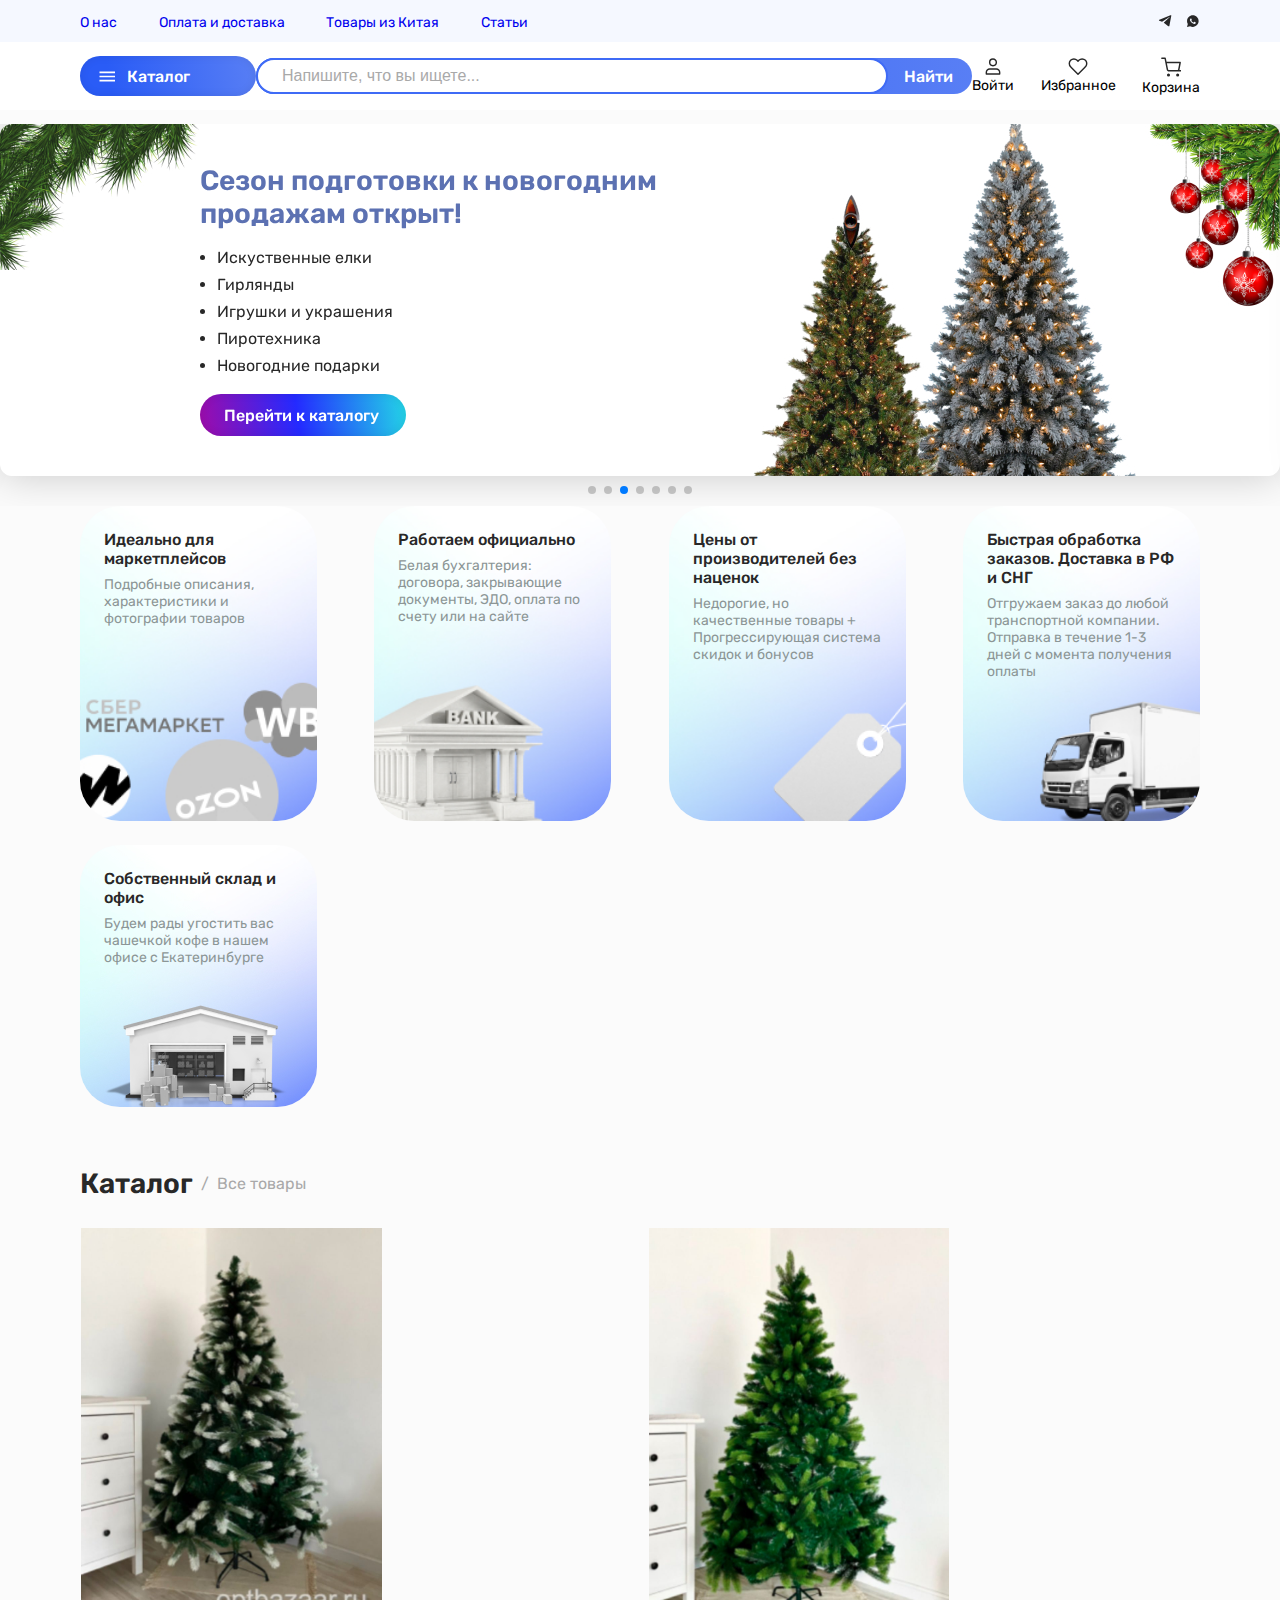
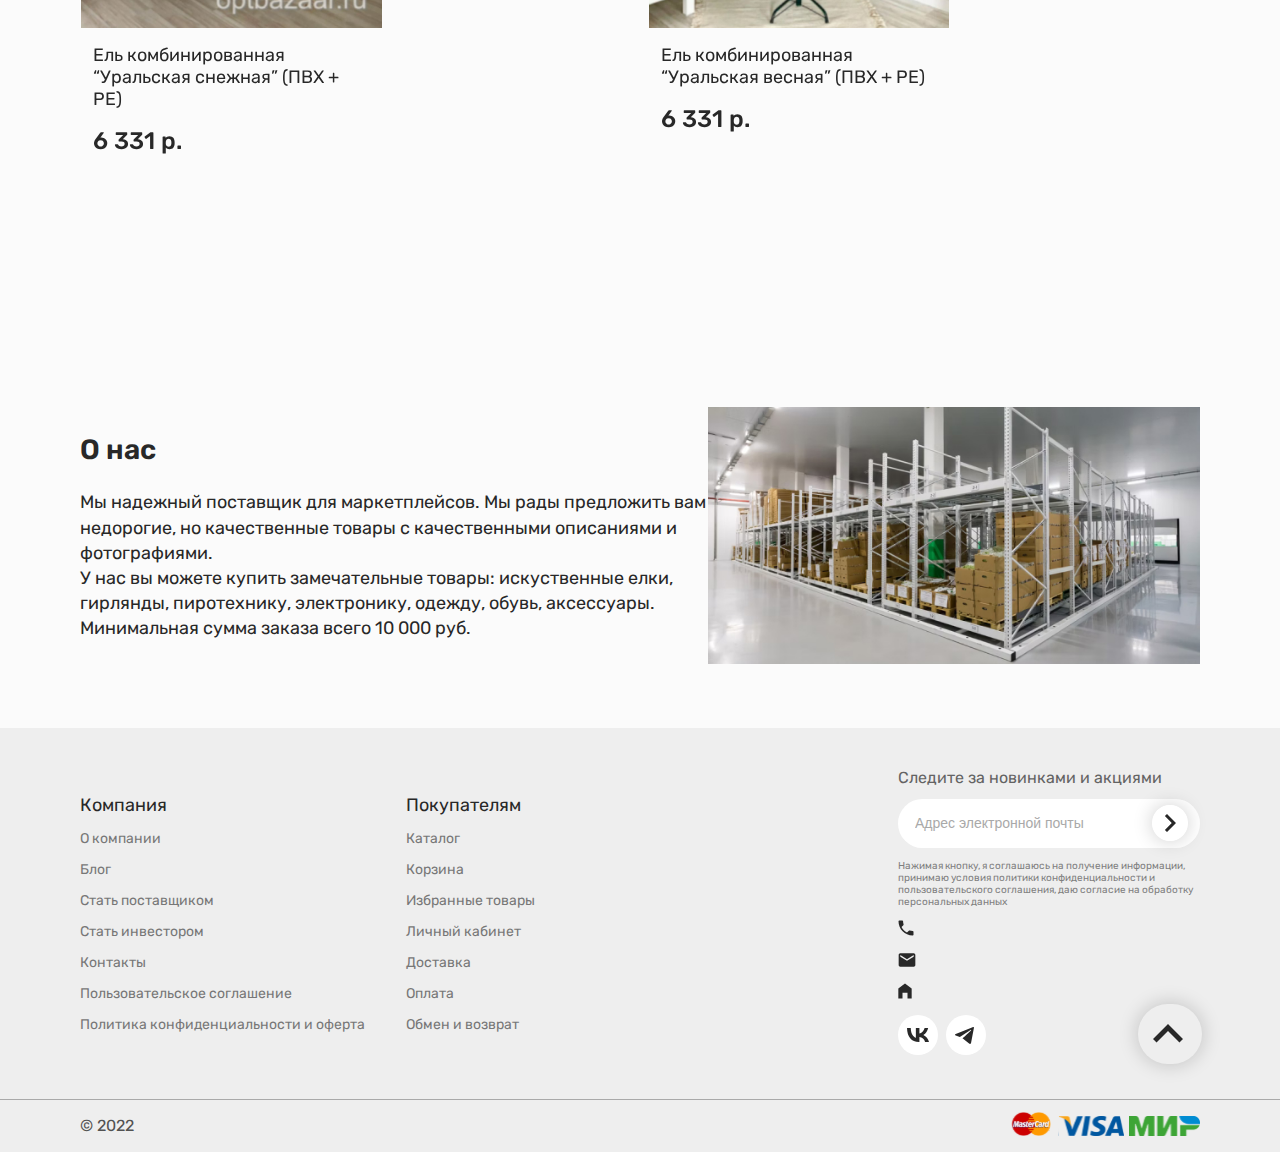
==== commit 7a8e3a5c: "add slider in catalog section" ====
--- a/index.html
+++ b/index.html
@@ -435,7 +435,455 @@
                 </ul>
                 <div class="catalog-body-wrapper">
                     <div class="catalog-body">
-                        <div class="catalog-card">
+                        <div class="swiper swiper-catalog">
+                            <div class="swiper-wrapper swiper-wrapper-catalog">
+                                <div class="swiper-slide swiper-slide-catalog">
+                                    <div class="catalog-card">
+                                        <div class="catalog-card__img">
+                                            <span class="catalog-card__badge">В наличии</span>
+                                            <svg width="34" height="31" viewBox="0 0 34 31" fill="red"
+                                                xmlns="http://www.w3.org/2000/svg">
+                                                <path
+                                                    d="M15.8903 4.42907L17.0006 5.73292L18.1109 4.42907C19.6598 2.61015 22.0422 1.45858 24.5006 1.45858C28.8285 1.45858 32.2089 4.83899 32.2089 9.16691C32.2089 11.8379 31.0209 14.3753 28.6322 17.2957C26.2268 20.2365 22.7587 23.385 18.4377 27.3033L18.4356 27.3052L16.9969 28.6149L15.5647 27.321C15.5642 27.3205 15.5637 27.32 15.5631 27.3195C11.2425 23.3932 7.7748 20.2411 5.36933 17.2982C2.98035 14.3754 1.79228 11.8379 1.79228 9.16691C1.79228 4.83899 5.17269 1.45858 9.50061 1.45858C11.959 1.45858 14.3414 2.61015 15.8903 4.42907ZM6.16764 17.6026C8.53623 20.3703 11.8987 23.4156 15.8283 26.9737L15.9694 27.1148L17.0006 28.146L18.0318 27.1148L18.1729 26.9737C22.1025 23.4156 25.465 20.3703 27.8336 17.6026C30.1934 14.8453 31.7923 12.1135 31.7923 9.16691C31.7923 5.02816 28.6394 1.87524 24.5006 1.87524C21.7263 1.87524 18.9942 3.43646 17.6471 5.80858H16.3658C15.0088 3.43975 12.2792 1.87524 9.50061 1.87524C5.36186 1.87524 2.20895 5.02816 2.20895 9.16691C2.20895 12.1135 3.80783 14.8453 6.16764 17.6026Z"
+                                                    stroke="#A9A9A9" stroke-width="2.91667" />
+                                            </svg>
+                                            <img src="img/spruce.jpg" alt="Ель рожденственная">
+                                        </div>
+                                        <div class="catalog-card-info">
+                                            <p class="catalog-card__desc">
+                                                Ель рожденственная с белыми кончиками
+                                            </p>
+                                            <span class="catalog-card__mobile">6 331 р.</span>
+                                            <div class="catalog-dropdown">
+                                                Высота:
+                                                <div class="dropdown-body">
+                                                    <button type="button" class="size-product">60 см</button>
+                                                    <button type="button" class="size-product">90 см</button>
+                                                    <button type="button" class="size-product">120 см</button>
+                                                    <button type="button" class="size-product">150 см</button>
+                                                    <button type="button" class="size-product">180 см</button>
+                                                    <button type="button" class="size-product">180 см</button>
+                                                    <button type="button" class="size-product">240 см</button>
+                                                    <button type="button" class="size-product">270 см</button>
+                                                    <button type="button" class="size-product">300 см</button>
+                                                </div>
+                                            </div>
+                                            <div class="catalog-card-bottom">
+                                                <span class="catalog-card-price">6 331 р.</span>
+                                                <button type="button" class="catalog-card-btn btn-blue">
+                                                    <svg width="16" height="15" viewBox="0 0 20 20" fill="none"
+                                                        xmlns="http://www.w3.org/2000/svg">
+                                                        <path
+                                                            d="M7.49996 18.8333C7.9602 18.8333 8.33329 18.4602 8.33329 18C8.33329 17.5397 7.9602 17.1666 7.49996 17.1666C7.03972 17.1666 6.66663 17.5397 6.66663 18C6.66663 18.4602 7.03972 18.8333 7.49996 18.8333Z"
+                                                            stroke="#fff" stroke-width="1.43015" stroke-linecap="round"
+                                                            stroke-linejoin="round" />
+                                                        <path
+                                                            d="M16.6666 18.8333C17.1269 18.8333 17.5 18.4602 17.5 18C17.5 17.5397 17.1269 17.1666 16.6666 17.1666C16.2064 17.1666 15.8333 17.5397 15.8333 18C15.8333 18.4602 16.2064 18.8333 16.6666 18.8333Z"
+                                                            fill="#282828" stroke="#fff" stroke-width="1.43015"
+                                                            stroke-linecap="round" stroke-linejoin="round" />
+                                                        <path
+                                                            d="M0.833313 1.33331H4.16665L6.39998 12.4916C6.47618 12.8753 6.6849 13.2199 6.9896 13.4652C7.2943 13.7105 7.67556 13.8408 8.06665 13.8333H16.1666C16.5577 13.8408 16.939 13.7105 17.2437 13.4652C17.5484 13.2199 17.7571 12.8753 17.8333 12.4916L19.1666 5.49998H4.99998"
+                                                            stroke="#fff" stroke-width="1.43015" stroke-linecap="round"
+                                                            stroke-linejoin="round" />
+                                                    </svg>
+                                                    <p>В корзину</p>
+                                                </button>
+                                            </div>
+                                        </div>
+                                    </div>
+                                </div>
+                                <div class="swiper-slide swiper-slide-catalog">
+                                    <div class="catalog-card">
+                                        <div class="catalog-card__img">
+                                            <span class="catalog-card__badge">В наличии</span>
+                                            <svg width="34" height="31" viewBox="0 0 34 31" fill="none"
+                                                xmlns="http://www.w3.org/2000/svg">
+                                                <path
+                                                    d="M15.8903 4.42907L17.0006 5.73292L18.1109 4.42907C19.6598 2.61015 22.0422 1.45858 24.5006 1.45858C28.8285 1.45858 32.2089 4.83899 32.2089 9.16691C32.2089 11.8379 31.0209 14.3753 28.6322 17.2957C26.2268 20.2365 22.7587 23.385 18.4377 27.3033L18.4356 27.3052L16.9969 28.6149L15.5647 27.321C15.5642 27.3205 15.5637 27.32 15.5631 27.3195C11.2425 23.3932 7.7748 20.2411 5.36933 17.2982C2.98035 14.3754 1.79228 11.8379 1.79228 9.16691C1.79228 4.83899 5.17269 1.45858 9.50061 1.45858C11.959 1.45858 14.3414 2.61015 15.8903 4.42907ZM6.16764 17.6026C8.53623 20.3703 11.8987 23.4156 15.8283 26.9737L15.9694 27.1148L17.0006 28.146L18.0318 27.1148L18.1729 26.9737C22.1025 23.4156 25.465 20.3703 27.8336 17.6026C30.1934 14.8453 31.7923 12.1135 31.7923 9.16691C31.7923 5.02816 28.6394 1.87524 24.5006 1.87524C21.7263 1.87524 18.9942 3.43646 17.6471 5.80858H16.3658C15.0088 3.43975 12.2792 1.87524 9.50061 1.87524C5.36186 1.87524 2.20895 5.02816 2.20895 9.16691C2.20895 12.1135 3.80783 14.8453 6.16764 17.6026Z"
+                                                    stroke="#A9A9A9" stroke-width="2.91667" />
+                                            </svg>
+                                            <img src="img/spruce-cone.jpg" alt="Сосна с инеем и шишками">
+                                        </div>
+                                        <div class="catalog-card-info">
+                                            <p class="catalog-card__desc">
+                                                Сосна с эффектом инея и шишками (от 60 до 300см.)
+                                            </p>
+                                            <span class="catalog-card__mobile">999 331 р.</span>
+                                            <div class="catalog-dropdown">
+                                                Высота:
+                                                <div class="dropdown-body">
+                                                    <button type="button" class="size-product">60 см</button>
+                                                    <button type="button" class="size-product">90 см</button>
+                                                    <button type="button" class="size-product">120 см</button>
+                                                    <button type="button" class="size-product">150 см</button>
+                                                    <button type="button" class="size-product">180 см</button>
+                                                    <button type="button" class="size-product">180 см</button>
+                                                    <button type="button" class="size-product">240 см</button>
+                                                    <button type="button" class="size-product">270 см</button>
+                                                    <button type="button" class="size-product">300 см</button>
+                                                </div>
+                                            </div>
+                                            <div class="catalog-card-bottom">
+                                                <span class="catalog-card-price">999 331 р.</span>
+                                                <button type="button" class="catalog-card-btn btn-blue">
+                                                    <svg width="16" height="15" viewBox="0 0 20 20" fill="none"
+                                                        xmlns="http://www.w3.org/2000/svg">
+                                                        <path
+                                                            d="M7.49996 18.8333C7.9602 18.8333 8.33329 18.4602 8.33329 18C8.33329 17.5397 7.9602 17.1666 7.49996 17.1666C7.03972 17.1666 6.66663 17.5397 6.66663 18C6.66663 18.4602 7.03972 18.8333 7.49996 18.8333Z"
+                                                            stroke="#fff" stroke-width="1.43015" stroke-linecap="round"
+                                                            stroke-linejoin="round" />
+                                                        <path
+                                                            d="M16.6666 18.8333C17.1269 18.8333 17.5 18.4602 17.5 18C17.5 17.5397 17.1269 17.1666 16.6666 17.1666C16.2064 17.1666 15.8333 17.5397 15.8333 18C15.8333 18.4602 16.2064 18.8333 16.6666 18.8333Z"
+                                                            fill="#282828" stroke="#fff" stroke-width="1.43015"
+                                                            stroke-linecap="round" stroke-linejoin="round" />
+                                                        <path
+                                                            d="M0.833313 1.33331H4.16665L6.39998 12.4916C6.47618 12.8753 6.6849 13.2199 6.9896 13.4652C7.2943 13.7105 7.67556 13.8408 8.06665 13.8333H16.1666C16.5577 13.8408 16.939 13.7105 17.2437 13.4652C17.5484 13.2199 17.7571 12.8753 17.8333 12.4916L19.1666 5.49998H4.99998"
+                                                            stroke="#fff" stroke-width="1.43015" stroke-linecap="round"
+                                                            stroke-linejoin="round" />
+                                                    </svg>
+                                                    <p>В корзину</p>
+                                                </button>
+                                            </div>
+                                        </div>
+                                    </div>
+                                </div>
+                                <div class="swiper-slide swiper-slide-catalog">
+                                    <div class="catalog-card">
+                                        <div class="catalog-card__img">
+                                            <span class="catalog-card__badge">В наличии</span>
+                                            <svg width="34" height="31" viewBox="0 0 34 31" fill="none"
+                                                xmlns="http://www.w3.org/2000/svg">
+                                                <path
+                                                    d="M15.8903 4.42907L17.0006 5.73292L18.1109 4.42907C19.6598 2.61015 22.0422 1.45858 24.5006 1.45858C28.8285 1.45858 32.2089 4.83899 32.2089 9.16691C32.2089 11.8379 31.0209 14.3753 28.6322 17.2957C26.2268 20.2365 22.7587 23.385 18.4377 27.3033L18.4356 27.3052L16.9969 28.6149L15.5647 27.321C15.5642 27.3205 15.5637 27.32 15.5631 27.3195C11.2425 23.3932 7.7748 20.2411 5.36933 17.2982C2.98035 14.3754 1.79228 11.8379 1.79228 9.16691C1.79228 4.83899 5.17269 1.45858 9.50061 1.45858C11.959 1.45858 14.3414 2.61015 15.8903 4.42907ZM6.16764 17.6026C8.53623 20.3703 11.8987 23.4156 15.8283 26.9737L15.9694 27.1148L17.0006 28.146L18.0318 27.1148L18.1729 26.9737C22.1025 23.4156 25.465 20.3703 27.8336 17.6026C30.1934 14.8453 31.7923 12.1135 31.7923 9.16691C31.7923 5.02816 28.6394 1.87524 24.5006 1.87524C21.7263 1.87524 18.9942 3.43646 17.6471 5.80858H16.3658C15.0088 3.43975 12.2792 1.87524 9.50061 1.87524C5.36186 1.87524 2.20895 5.02816 2.20895 9.16691C2.20895 12.1135 3.80783 14.8453 6.16764 17.6026Z"
+                                                    stroke="#A9A9A9" stroke-width="2.91667" />
+                                            </svg>
+                                            <img src="img/spruce-winter.jpg"
+                                                alt=" Ель комбинированная Уральская снежная">
+                                        </div>
+                                        <div class="catalog-card-info">
+                                            <p class="catalog-card__desc">
+                                                Ель комбинированная “Уральская снежная” (ПВХ + РЕ)
+                                            </p>
+                                            <span class="catalog-card__mobile">6 331 р.</span>
+                                            <div class="catalog-dropdown">
+                                                Высота:
+                                                <div class="dropdown-body">
+                                                    <button type="button" class="size-product">60 см</button>
+                                                    <button type="button" class="size-product">90 см</button>
+                                                    <button type="button" class="size-product">120 см</button>
+                                                    <button type="button" class="size-product">150 см</button>
+                                                    <button type="button" class="size-product">180 см</button>
+                                                    <button type="button" class="size-product">180 см</button>
+                                                    <button type="button" class="size-product">240 см</button>
+                                                    <button type="button" class="size-product">270 см</button>
+                                                    <button type="button" class="size-product">300 см</button>
+                                                </div>
+                                            </div>
+                                            <div class="catalog-card-bottom">
+                                                <span class="catalog-card-price">6 331 р.</span>
+                                                <button type="button" class="catalog-card-btn btn-blue">
+                                                    <svg width="16" height="15" viewBox="0 0 20 20" fill="none"
+                                                        xmlns="http://www.w3.org/2000/svg">
+                                                        <path
+                                                            d="M7.49996 18.8333C7.9602 18.8333 8.33329 18.4602 8.33329 18C8.33329 17.5397 7.9602 17.1666 7.49996 17.1666C7.03972 17.1666 6.66663 17.5397 6.66663 18C6.66663 18.4602 7.03972 18.8333 7.49996 18.8333Z"
+                                                            stroke="#fff" stroke-width="1.43015" stroke-linecap="round"
+                                                            stroke-linejoin="round" />
+                                                        <path
+                                                            d="M16.6666 18.8333C17.1269 18.8333 17.5 18.4602 17.5 18C17.5 17.5397 17.1269 17.1666 16.6666 17.1666C16.2064 17.1666 15.8333 17.5397 15.8333 18C15.8333 18.4602 16.2064 18.8333 16.6666 18.8333Z"
+                                                            fill="#282828" stroke="#fff" stroke-width="1.43015"
+                                                            stroke-linecap="round" stroke-linejoin="round" />
+                                                        <path
+                                                            d="M0.833313 1.33331H4.16665L6.39998 12.4916C6.47618 12.8753 6.6849 13.2199 6.9896 13.4652C7.2943 13.7105 7.67556 13.8408 8.06665 13.8333H16.1666C16.5577 13.8408 16.939 13.7105 17.2437 13.4652C17.5484 13.2199 17.7571 12.8753 17.8333 12.4916L19.1666 5.49998H4.99998"
+                                                            stroke="#fff" stroke-width="1.43015" stroke-linecap="round"
+                                                            stroke-linejoin="round" />
+                                                    </svg>
+                                                    <p>В корзину</p>
+                                                </button>
+                                            </div>
+                                        </div>
+                                    </div>
+                                </div>
+                                <div class="swiper-slide swiper-slide-catalog">
+                                    <div class="catalog-card">
+                                        <div class="catalog-card__img">
+                                            <span class="catalog-card__badge">В наличии</span>
+                                            <svg width="34" height="31" viewBox="0 0 34 31" fill="none"
+                                                xmlns="http://www.w3.org/2000/svg">
+                                                <path
+                                                    d="M15.8903 4.42907L17.0006 5.73292L18.1109 4.42907C19.6598 2.61015 22.0422 1.45858 24.5006 1.45858C28.8285 1.45858 32.2089 4.83899 32.2089 9.16691C32.2089 11.8379 31.0209 14.3753 28.6322 17.2957C26.2268 20.2365 22.7587 23.385 18.4377 27.3033L18.4356 27.3052L16.9969 28.6149L15.5647 27.321C15.5642 27.3205 15.5637 27.32 15.5631 27.3195C11.2425 23.3932 7.7748 20.2411 5.36933 17.2982C2.98035 14.3754 1.79228 11.8379 1.79228 9.16691C1.79228 4.83899 5.17269 1.45858 9.50061 1.45858C11.959 1.45858 14.3414 2.61015 15.8903 4.42907ZM6.16764 17.6026C8.53623 20.3703 11.8987 23.4156 15.8283 26.9737L15.9694 27.1148L17.0006 28.146L18.0318 27.1148L18.1729 26.9737C22.1025 23.4156 25.465 20.3703 27.8336 17.6026C30.1934 14.8453 31.7923 12.1135 31.7923 9.16691C31.7923 5.02816 28.6394 1.87524 24.5006 1.87524C21.7263 1.87524 18.9942 3.43646 17.6471 5.80858H16.3658C15.0088 3.43975 12.2792 1.87524 9.50061 1.87524C5.36186 1.87524 2.20895 5.02816 2.20895 9.16691C2.20895 12.1135 3.80783 14.8453 6.16764 17.6026Z"
+                                                    stroke="#A9A9A9" stroke-width="2.91667" />
+                                            </svg>
+                                            <img src="img/spruce-spring.jpg"
+                                                alt=" Ель комбинированная Уральская весная">
+                                        </div>
+                                        <div class="catalog-card-info">
+                                            <p class="catalog-card__desc">
+                                                Ель комбинированная “Уральская весная” (ПВХ + РЕ)
+                                            </p>
+                                            <span class="catalog-card__mobile">6 331 р.</span>
+                                            <div class="catalog-dropdown">
+                                                Высота:
+                                                <div class="dropdown-body">
+                                                    <button type="button" class="size-product">60 см</button>
+                                                    <button type="button" class="size-product">90 см</button>
+                                                    <button type="button" class="size-product">120 см</button>
+                                                    <button type="button" class="size-product">150 см</button>
+                                                    <button type="button" class="size-product">180 см</button>
+                                                    <button type="button" class="size-product">180 см</button>
+                                                    <button type="button" class="size-product">240 см</button>
+                                                    <button type="button" class="size-product">270 см</button>
+                                                    <button type="button" class="size-product">300 см</button>
+                                                </div>
+                                            </div>
+                                            <div class="catalog-card-bottom">
+                                                <span class="catalog-card-price">6 331 р.</span>
+                                                <button type="button" class="catalog-card-btn btn-blue">
+                                                    <svg width="16" height="15" viewBox="0 0 20 20" fill="none"
+                                                        xmlns="http://www.w3.org/2000/svg">
+                                                        <path
+                                                            d="M7.49996 18.8333C7.9602 18.8333 8.33329 18.4602 8.33329 18C8.33329 17.5397 7.9602 17.1666 7.49996 17.1666C7.03972 17.1666 6.66663 17.5397 6.66663 18C6.66663 18.4602 7.03972 18.8333 7.49996 18.8333Z"
+                                                            stroke="#fff" stroke-width="1.43015" stroke-linecap="round"
+                                                            stroke-linejoin="round" />
+                                                        <path
+                                                            d="M16.6666 18.8333C17.1269 18.8333 17.5 18.4602 17.5 18C17.5 17.5397 17.1269 17.1666 16.6666 17.1666C16.2064 17.1666 15.8333 17.5397 15.8333 18C15.8333 18.4602 16.2064 18.8333 16.6666 18.8333Z"
+                                                            fill="#282828" stroke="#fff" stroke-width="1.43015"
+                                                            stroke-linecap="round" stroke-linejoin="round" />
+                                                        <path
+                                                            d="M0.833313 1.33331H4.16665L6.39998 12.4916C6.47618 12.8753 6.6849 13.2199 6.9896 13.4652C7.2943 13.7105 7.67556 13.8408 8.06665 13.8333H16.1666C16.5577 13.8408 16.939 13.7105 17.2437 13.4652C17.5484 13.2199 17.7571 12.8753 17.8333 12.4916L19.1666 5.49998H4.99998"
+                                                            stroke="#fff" stroke-width="1.43015" stroke-linecap="round"
+                                                            stroke-linejoin="round" />
+                                                    </svg>
+                                                    <p>В корзину</p>
+                                                </button>
+                                            </div>
+                                        </div>
+                                    </div>
+                                </div>
+                                <div class="swiper-slide swiper-slide-catalog">
+                                    <div class="catalog-card">
+                                        <div class="catalog-card__img">
+                                            <span class="catalog-card__badge">В наличии</span>
+                                            <svg width="34" height="31" viewBox="0 0 34 31" fill="red"
+                                                xmlns="http://www.w3.org/2000/svg">
+                                                <path
+                                                    d="M15.8903 4.42907L17.0006 5.73292L18.1109 4.42907C19.6598 2.61015 22.0422 1.45858 24.5006 1.45858C28.8285 1.45858 32.2089 4.83899 32.2089 9.16691C32.2089 11.8379 31.0209 14.3753 28.6322 17.2957C26.2268 20.2365 22.7587 23.385 18.4377 27.3033L18.4356 27.3052L16.9969 28.6149L15.5647 27.321C15.5642 27.3205 15.5637 27.32 15.5631 27.3195C11.2425 23.3932 7.7748 20.2411 5.36933 17.2982C2.98035 14.3754 1.79228 11.8379 1.79228 9.16691C1.79228 4.83899 5.17269 1.45858 9.50061 1.45858C11.959 1.45858 14.3414 2.61015 15.8903 4.42907ZM6.16764 17.6026C8.53623 20.3703 11.8987 23.4156 15.8283 26.9737L15.9694 27.1148L17.0006 28.146L18.0318 27.1148L18.1729 26.9737C22.1025 23.4156 25.465 20.3703 27.8336 17.6026C30.1934 14.8453 31.7923 12.1135 31.7923 9.16691C31.7923 5.02816 28.6394 1.87524 24.5006 1.87524C21.7263 1.87524 18.9942 3.43646 17.6471 5.80858H16.3658C15.0088 3.43975 12.2792 1.87524 9.50061 1.87524C5.36186 1.87524 2.20895 5.02816 2.20895 9.16691C2.20895 12.1135 3.80783 14.8453 6.16764 17.6026Z"
+                                                    stroke="#A9A9A9" stroke-width="2.91667" />
+                                            </svg>
+                                            <img src="img/spruce.jpg" alt="Ель рожденственная">
+                                        </div>
+                                        <div class="catalog-card-info">
+                                            <p class="catalog-card__desc">
+                                                Ель рожденственная с белыми кончиками
+                                            </p>
+                                            <span class="catalog-card__mobile">6 331 р.</span>
+                                            <div class="catalog-dropdown">
+                                                Высота:
+                                                <div class="dropdown-body">
+                                                    <button type="button" class="size-product">60 см</button>
+                                                    <button type="button" class="size-product">90 см</button>
+                                                    <button type="button" class="size-product">120 см</button>
+                                                    <button type="button" class="size-product">150 см</button>
+                                                    <button type="button" class="size-product">180 см</button>
+                                                    <button type="button" class="size-product">180 см</button>
+                                                    <button type="button" class="size-product">240 см</button>
+                                                    <button type="button" class="size-product">270 см</button>
+                                                    <button type="button" class="size-product">300 см</button>
+                                                </div>
+                                            </div>
+                                            <div class="catalog-card-bottom">
+                                                <span class="catalog-card-price">6 331 р.</span>
+                                                <button type="button" class="catalog-card-btn btn-blue">
+                                                    <svg width="16" height="15" viewBox="0 0 20 20" fill="none"
+                                                        xmlns="http://www.w3.org/2000/svg">
+                                                        <path
+                                                            d="M7.49996 18.8333C7.9602 18.8333 8.33329 18.4602 8.33329 18C8.33329 17.5397 7.9602 17.1666 7.49996 17.1666C7.03972 17.1666 6.66663 17.5397 6.66663 18C6.66663 18.4602 7.03972 18.8333 7.49996 18.8333Z"
+                                                            stroke="#fff" stroke-width="1.43015" stroke-linecap="round"
+                                                            stroke-linejoin="round" />
+                                                        <path
+                                                            d="M16.6666 18.8333C17.1269 18.8333 17.5 18.4602 17.5 18C17.5 17.5397 17.1269 17.1666 16.6666 17.1666C16.2064 17.1666 15.8333 17.5397 15.8333 18C15.8333 18.4602 16.2064 18.8333 16.6666 18.8333Z"
+                                                            fill="#282828" stroke="#fff" stroke-width="1.43015"
+                                                            stroke-linecap="round" stroke-linejoin="round" />
+                                                        <path
+                                                            d="M0.833313 1.33331H4.16665L6.39998 12.4916C6.47618 12.8753 6.6849 13.2199 6.9896 13.4652C7.2943 13.7105 7.67556 13.8408 8.06665 13.8333H16.1666C16.5577 13.8408 16.939 13.7105 17.2437 13.4652C17.5484 13.2199 17.7571 12.8753 17.8333 12.4916L19.1666 5.49998H4.99998"
+                                                            stroke="#fff" stroke-width="1.43015" stroke-linecap="round"
+                                                            stroke-linejoin="round" />
+                                                    </svg>
+                                                    <p>В корзину</p>
+                                                </button>
+                                            </div>
+                                        </div>
+                                    </div>
+                                </div>
+                                <div class="swiper-slide swiper-slide-catalog">
+                                    <div class="catalog-card">
+                                        <div class="catalog-card__img">
+                                            <span class="catalog-card__badge">В наличии</span>
+                                            <svg width="34" height="31" viewBox="0 0 34 31" fill="none"
+                                                xmlns="http://www.w3.org/2000/svg">
+                                                <path
+                                                    d="M15.8903 4.42907L17.0006 5.73292L18.1109 4.42907C19.6598 2.61015 22.0422 1.45858 24.5006 1.45858C28.8285 1.45858 32.2089 4.83899 32.2089 9.16691C32.2089 11.8379 31.0209 14.3753 28.6322 17.2957C26.2268 20.2365 22.7587 23.385 18.4377 27.3033L18.4356 27.3052L16.9969 28.6149L15.5647 27.321C15.5642 27.3205 15.5637 27.32 15.5631 27.3195C11.2425 23.3932 7.7748 20.2411 5.36933 17.2982C2.98035 14.3754 1.79228 11.8379 1.79228 9.16691C1.79228 4.83899 5.17269 1.45858 9.50061 1.45858C11.959 1.45858 14.3414 2.61015 15.8903 4.42907ZM6.16764 17.6026C8.53623 20.3703 11.8987 23.4156 15.8283 26.9737L15.9694 27.1148L17.0006 28.146L18.0318 27.1148L18.1729 26.9737C22.1025 23.4156 25.465 20.3703 27.8336 17.6026C30.1934 14.8453 31.7923 12.1135 31.7923 9.16691C31.7923 5.02816 28.6394 1.87524 24.5006 1.87524C21.7263 1.87524 18.9942 3.43646 17.6471 5.80858H16.3658C15.0088 3.43975 12.2792 1.87524 9.50061 1.87524C5.36186 1.87524 2.20895 5.02816 2.20895 9.16691C2.20895 12.1135 3.80783 14.8453 6.16764 17.6026Z"
+                                                    stroke="#A9A9A9" stroke-width="2.91667" />
+                                            </svg>
+                                            <img src="img/spruce-cone.jpg" alt="Сосна с инеем и шишками">
+                                        </div>
+                                        <div class="catalog-card-info">
+                                            <p class="catalog-card__desc">
+                                                Сосна с эффектом инея и шишками (от 60 до 300см.)
+                                            </p>
+                                            <span class="catalog-card__mobile">999 331 р.</span>
+                                            <div class="catalog-dropdown">
+                                                Высота:
+                                                <div class="dropdown-body">
+                                                    <button type="button" class="size-product">60 см</button>
+                                                    <button type="button" class="size-product">90 см</button>
+                                                    <button type="button" class="size-product">120 см</button>
+                                                    <button type="button" class="size-product">150 см</button>
+                                                    <button type="button" class="size-product">180 см</button>
+                                                    <button type="button" class="size-product">180 см</button>
+                                                    <button type="button" class="size-product">240 см</button>
+                                                    <button type="button" class="size-product">270 см</button>
+                                                    <button type="button" class="size-product">300 см</button>
+                                                </div>
+                                            </div>
+                                            <div class="catalog-card-bottom">
+                                                <span class="catalog-card-price">999 331 р.</span>
+                                                <button type="button" class="catalog-card-btn btn-blue">
+                                                    <svg width="16" height="15" viewBox="0 0 20 20" fill="none"
+                                                        xmlns="http://www.w3.org/2000/svg">
+                                                        <path
+                                                            d="M7.49996 18.8333C7.9602 18.8333 8.33329 18.4602 8.33329 18C8.33329 17.5397 7.9602 17.1666 7.49996 17.1666C7.03972 17.1666 6.66663 17.5397 6.66663 18C6.66663 18.4602 7.03972 18.8333 7.49996 18.8333Z"
+                                                            stroke="#fff" stroke-width="1.43015" stroke-linecap="round"
+                                                            stroke-linejoin="round" />
+                                                        <path
+                                                            d="M16.6666 18.8333C17.1269 18.8333 17.5 18.4602 17.5 18C17.5 17.5397 17.1269 17.1666 16.6666 17.1666C16.2064 17.1666 15.8333 17.5397 15.8333 18C15.8333 18.4602 16.2064 18.8333 16.6666 18.8333Z"
+                                                            fill="#282828" stroke="#fff" stroke-width="1.43015"
+                                                            stroke-linecap="round" stroke-linejoin="round" />
+                                                        <path
+                                                            d="M0.833313 1.33331H4.16665L6.39998 12.4916C6.47618 12.8753 6.6849 13.2199 6.9896 13.4652C7.2943 13.7105 7.67556 13.8408 8.06665 13.8333H16.1666C16.5577 13.8408 16.939 13.7105 17.2437 13.4652C17.5484 13.2199 17.7571 12.8753 17.8333 12.4916L19.1666 5.49998H4.99998"
+                                                            stroke="#fff" stroke-width="1.43015" stroke-linecap="round"
+                                                            stroke-linejoin="round" />
+                                                    </svg>
+                                                    <p>В корзину</p>
+                                                </button>
+                                            </div>
+                                        </div>
+                                    </div>
+                                </div>
+                                <div class="swiper-slide swiper-slide-catalog">
+                                    <div class="catalog-card">
+                                        <div class="catalog-card__img">
+                                            <span class="catalog-card__badge">В наличии</span>
+                                            <svg width="34" height="31" viewBox="0 0 34 31" fill="none"
+                                                xmlns="http://www.w3.org/2000/svg">
+                                                <path
+                                                    d="M15.8903 4.42907L17.0006 5.73292L18.1109 4.42907C19.6598 2.61015 22.0422 1.45858 24.5006 1.45858C28.8285 1.45858 32.2089 4.83899 32.2089 9.16691C32.2089 11.8379 31.0209 14.3753 28.6322 17.2957C26.2268 20.2365 22.7587 23.385 18.4377 27.3033L18.4356 27.3052L16.9969 28.6149L15.5647 27.321C15.5642 27.3205 15.5637 27.32 15.5631 27.3195C11.2425 23.3932 7.7748 20.2411 5.36933 17.2982C2.98035 14.3754 1.79228 11.8379 1.79228 9.16691C1.79228 4.83899 5.17269 1.45858 9.50061 1.45858C11.959 1.45858 14.3414 2.61015 15.8903 4.42907ZM6.16764 17.6026C8.53623 20.3703 11.8987 23.4156 15.8283 26.9737L15.9694 27.1148L17.0006 28.146L18.0318 27.1148L18.1729 26.9737C22.1025 23.4156 25.465 20.3703 27.8336 17.6026C30.1934 14.8453 31.7923 12.1135 31.7923 9.16691C31.7923 5.02816 28.6394 1.87524 24.5006 1.87524C21.7263 1.87524 18.9942 3.43646 17.6471 5.80858H16.3658C15.0088 3.43975 12.2792 1.87524 9.50061 1.87524C5.36186 1.87524 2.20895 5.02816 2.20895 9.16691C2.20895 12.1135 3.80783 14.8453 6.16764 17.6026Z"
+                                                    stroke="#A9A9A9" stroke-width="2.91667" />
+                                            </svg>
+                                            <img src="img/spruce-winter.jpg"
+                                                alt=" Ель комбинированная Уральская снежная">
+                                        </div>
+                                        <div class="catalog-card-info">
+                                            <p class="catalog-card__desc">
+                                                Ель комбинированная “Уральская снежная” (ПВХ + РЕ)
+                                            </p>
+                                            <span class="catalog-card__mobile">6 331 р.</span>
+                                            <div class="catalog-dropdown">
+                                                Высота:
+                                                <div class="dropdown-body">
+                                                    <button type="button" class="size-product">60 см</button>
+                                                    <button type="button" class="size-product">90 см</button>
+                                                    <button type="button" class="size-product">120 см</button>
+                                                    <button type="button" class="size-product">150 см</button>
+                                                    <button type="button" class="size-product">180 см</button>
+                                                    <button type="button" class="size-product">180 см</button>
+                                                    <button type="button" class="size-product">240 см</button>
+                                                    <button type="button" class="size-product">270 см</button>
+                                                    <button type="button" class="size-product">300 см</button>
+                                                </div>
+                                            </div>
+                                            <div class="catalog-card-bottom">
+                                                <span class="catalog-card-price">6 331 р.</span>
+                                                <button type="button" class="catalog-card-btn btn-blue">
+                                                    <svg width="16" height="15" viewBox="0 0 20 20" fill="none"
+                                                        xmlns="http://www.w3.org/2000/svg">
+                                                        <path
+                                                            d="M7.49996 18.8333C7.9602 18.8333 8.33329 18.4602 8.33329 18C8.33329 17.5397 7.9602 17.1666 7.49996 17.1666C7.03972 17.1666 6.66663 17.5397 6.66663 18C6.66663 18.4602 7.03972 18.8333 7.49996 18.8333Z"
+                                                            stroke="#fff" stroke-width="1.43015" stroke-linecap="round"
+                                                            stroke-linejoin="round" />
+                                                        <path
+                                                            d="M16.6666 18.8333C17.1269 18.8333 17.5 18.4602 17.5 18C17.5 17.5397 17.1269 17.1666 16.6666 17.1666C16.2064 17.1666 15.8333 17.5397 15.8333 18C15.8333 18.4602 16.2064 18.8333 16.6666 18.8333Z"
+                                                            fill="#282828" stroke="#fff" stroke-width="1.43015"
+                                                            stroke-linecap="round" stroke-linejoin="round" />
+                                                        <path
+                                                            d="M0.833313 1.33331H4.16665L6.39998 12.4916C6.47618 12.8753 6.6849 13.2199 6.9896 13.4652C7.2943 13.7105 7.67556 13.8408 8.06665 13.8333H16.1666C16.5577 13.8408 16.939 13.7105 17.2437 13.4652C17.5484 13.2199 17.7571 12.8753 17.8333 12.4916L19.1666 5.49998H4.99998"
+                                                            stroke="#fff" stroke-width="1.43015" stroke-linecap="round"
+                                                            stroke-linejoin="round" />
+                                                    </svg>
+                                                    <p>В корзину</p>
+                                                </button>
+                                            </div>
+                                        </div>
+                                    </div>
+                                </div>
+                                <div class="swiper-slide swiper-slide-catalog">
+                                    <div class="catalog-card">
+                                        <div class="catalog-card__img">
+                                            <span class="catalog-card__badge">В наличии</span>
+                                            <svg width="34" height="31" viewBox="0 0 34 31" fill="none"
+                                                xmlns="http://www.w3.org/2000/svg">
+                                                <path
+                                                    d="M15.8903 4.42907L17.0006 5.73292L18.1109 4.42907C19.6598 2.61015 22.0422 1.45858 24.5006 1.45858C28.8285 1.45858 32.2089 4.83899 32.2089 9.16691C32.2089 11.8379 31.0209 14.3753 28.6322 17.2957C26.2268 20.2365 22.7587 23.385 18.4377 27.3033L18.4356 27.3052L16.9969 28.6149L15.5647 27.321C15.5642 27.3205 15.5637 27.32 15.5631 27.3195C11.2425 23.3932 7.7748 20.2411 5.36933 17.2982C2.98035 14.3754 1.79228 11.8379 1.79228 9.16691C1.79228 4.83899 5.17269 1.45858 9.50061 1.45858C11.959 1.45858 14.3414 2.61015 15.8903 4.42907ZM6.16764 17.6026C8.53623 20.3703 11.8987 23.4156 15.8283 26.9737L15.9694 27.1148L17.0006 28.146L18.0318 27.1148L18.1729 26.9737C22.1025 23.4156 25.465 20.3703 27.8336 17.6026C30.1934 14.8453 31.7923 12.1135 31.7923 9.16691C31.7923 5.02816 28.6394 1.87524 24.5006 1.87524C21.7263 1.87524 18.9942 3.43646 17.6471 5.80858H16.3658C15.0088 3.43975 12.2792 1.87524 9.50061 1.87524C5.36186 1.87524 2.20895 5.02816 2.20895 9.16691C2.20895 12.1135 3.80783 14.8453 6.16764 17.6026Z"
+                                                    stroke="#A9A9A9" stroke-width="2.91667" />
+                                            </svg>
+                                            <img src="img/spruce-spring.jpg"
+                                                alt=" Ель комбинированная Уральская весная">
+                                        </div>
+                                        <div class="catalog-card-info">
+                                            <p class="catalog-card__desc">
+                                                Ель комбинированная “Уральская весная” (ПВХ + РЕ)
+                                            </p>
+                                            <span class="catalog-card__mobile">6 331 р.</span>
+                                            <div class="catalog-dropdown">
+                                                Высота:
+                                                <div class="dropdown-body">
+                                                    <button type="button" class="size-product">60 см</button>
+                                                    <button type="button" class="size-product">90 см</button>
+                                                    <button type="button" class="size-product">120 см</button>
+                                                    <button type="button" class="size-product">150 см</button>
+                                                    <button type="button" class="size-product">180 см</button>
+                                                    <button type="button" class="size-product">180 см</button>
+                                                    <button type="button" class="size-product">240 см</button>
+                                                    <button type="button" class="size-product">270 см</button>
+                                                    <button type="button" class="size-product">300 см</button>
+                                                </div>
+                                            </div>
+                                            <div class="catalog-card-bottom">
+                                                <span class="catalog-card-price">6 331 р.</span>
+                                                <button type="button" class="catalog-card-btn btn-blue">
+                                                    <svg width="16" height="15" viewBox="0 0 20 20" fill="none"
+                                                        xmlns="http://www.w3.org/2000/svg">
+                                                        <path
+                                                            d="M7.49996 18.8333C7.9602 18.8333 8.33329 18.4602 8.33329 18C8.33329 17.5397 7.9602 17.1666 7.49996 17.1666C7.03972 17.1666 6.66663 17.5397 6.66663 18C6.66663 18.4602 7.03972 18.8333 7.49996 18.8333Z"
+                                                            stroke="#fff" stroke-width="1.43015" stroke-linecap="round"
+                                                            stroke-linejoin="round" />
+                                                        <path
+                                                            d="M16.6666 18.8333C17.1269 18.8333 17.5 18.4602 17.5 18C17.5 17.5397 17.1269 17.1666 16.6666 17.1666C16.2064 17.1666 15.8333 17.5397 15.8333 18C15.8333 18.4602 16.2064 18.8333 16.6666 18.8333Z"
+                                                            fill="#282828" stroke="#fff" stroke-width="1.43015"
+                                                            stroke-linecap="round" stroke-linejoin="round" />
+                                                        <path
+                                                            d="M0.833313 1.33331H4.16665L6.39998 12.4916C6.47618 12.8753 6.6849 13.2199 6.9896 13.4652C7.2943 13.7105 7.67556 13.8408 8.06665 13.8333H16.1666C16.5577 13.8408 16.939 13.7105 17.2437 13.4652C17.5484 13.2199 17.7571 12.8753 17.8333 12.4916L19.1666 5.49998H4.99998"
+                                                            stroke="#fff" stroke-width="1.43015" stroke-linecap="round"
+                                                            stroke-linejoin="round" />
+                                                    </svg>
+                                                    <p>В корзину</p>
+                                                </button>
+                                            </div>
+                                        </div>
+                                    </div>
+                                </div>
+                            </div>
+                        </div>
+                        <!-- <div class="catalog-card">
                             <div class="catalog-card__img">
                                 <span class="catalog-card__badge">В наличии</span>
                                 <svg width="34" height="31" viewBox="0 0 34 31" fill="red"
@@ -784,20 +1232,8 @@
                                     </button>
                                 </div>
                             </div>
-                        </div>
+                        </div> -->
                     </div>
-                    <svg width="36" height="36" class="arrow-scroll" viewBox="0 0 36 36" fill="none"
-                        xmlns="http://www.w3.org/2000/svg">
-                        <g clip-path="url(#clip0_17_696)">
-                            <rect width="36" height="36" rx="18" fill="white" />
-                            <path d="M15 9L12.885 11.115L19.755 18L12.885 24.885L15 27L24 18L15 9Z" fill="#282828" />
-                        </g>
-                        <defs>
-                            <clipPath id="clip0_17_696">
-                                <rect width="36" height="36" rx="18" fill="white" />
-                            </clipPath>
-                        </defs>
-                    </svg>
                 </div>
             </div>
         </section>
--- a/css/styles.css
+++ b/css/styles.css
@@ -390,37 +390,12 @@
     height: 780px;
 }
 
-.arrow-scroll {
-    position: absolute;
-    right: -22px;
-    top: 195px;
-    box-shadow: 0px 0px 20px rgba(0, 0, 0, 0.2);
-    border-radius: 40px;
-    animation: pulsar 1s infinite
-}
-
-.arrow-scroll:hover {
-    box-shadow: 0px 0px 33px rgba(54, 88, 172, 0.4);
-
-}
-
-.arrow-scroll:hover path {
-    fill: #1F6CBE;
-}
-
-@keyframes pulsar {
-    0% {
-        box-shadow: 0 0 25px rgba(54, 88, 172, 0.4);
-    }
-
-    50% {
-        box-shadow: 0 0 75px rgba(54, 88, 172, 0.4);
-        ;
-    }
-
-    100% {
-        box-shadow: 0 0 100px rgba(54, 88, 172, 0.4);
-    }
+.swiper-catalog {
+    min-width: 0;
+}
+
+.swiper-wrapper-catalog {
+    padding: 28px 0 0 30px;
 }
 
 .breadcrumb {
@@ -444,14 +419,12 @@
 
 .catalog-body-wrapper {
     position: relative;
+    left: -14px;
 }
 
 .catalog-body {
-    margin-left: -30px;
-    padding: 28px 0 0 16px;
     display: flex;
     align-items: flex-start;
-    column-gap: 25px;
     overflow: auto;
     scroll-snap-type: x mandatory;
 }
--- a/css/media-quiares.css
+++ b/css/media-quiares.css
@@ -163,14 +163,6 @@
         height: 530px;
     }
 
-    .catalog-body {
-        column-gap: 12px;
-    }
-
-    .arrow-scroll {
-        display: none;
-    }
-
     .catalog-card {
         width: 180px;
     }
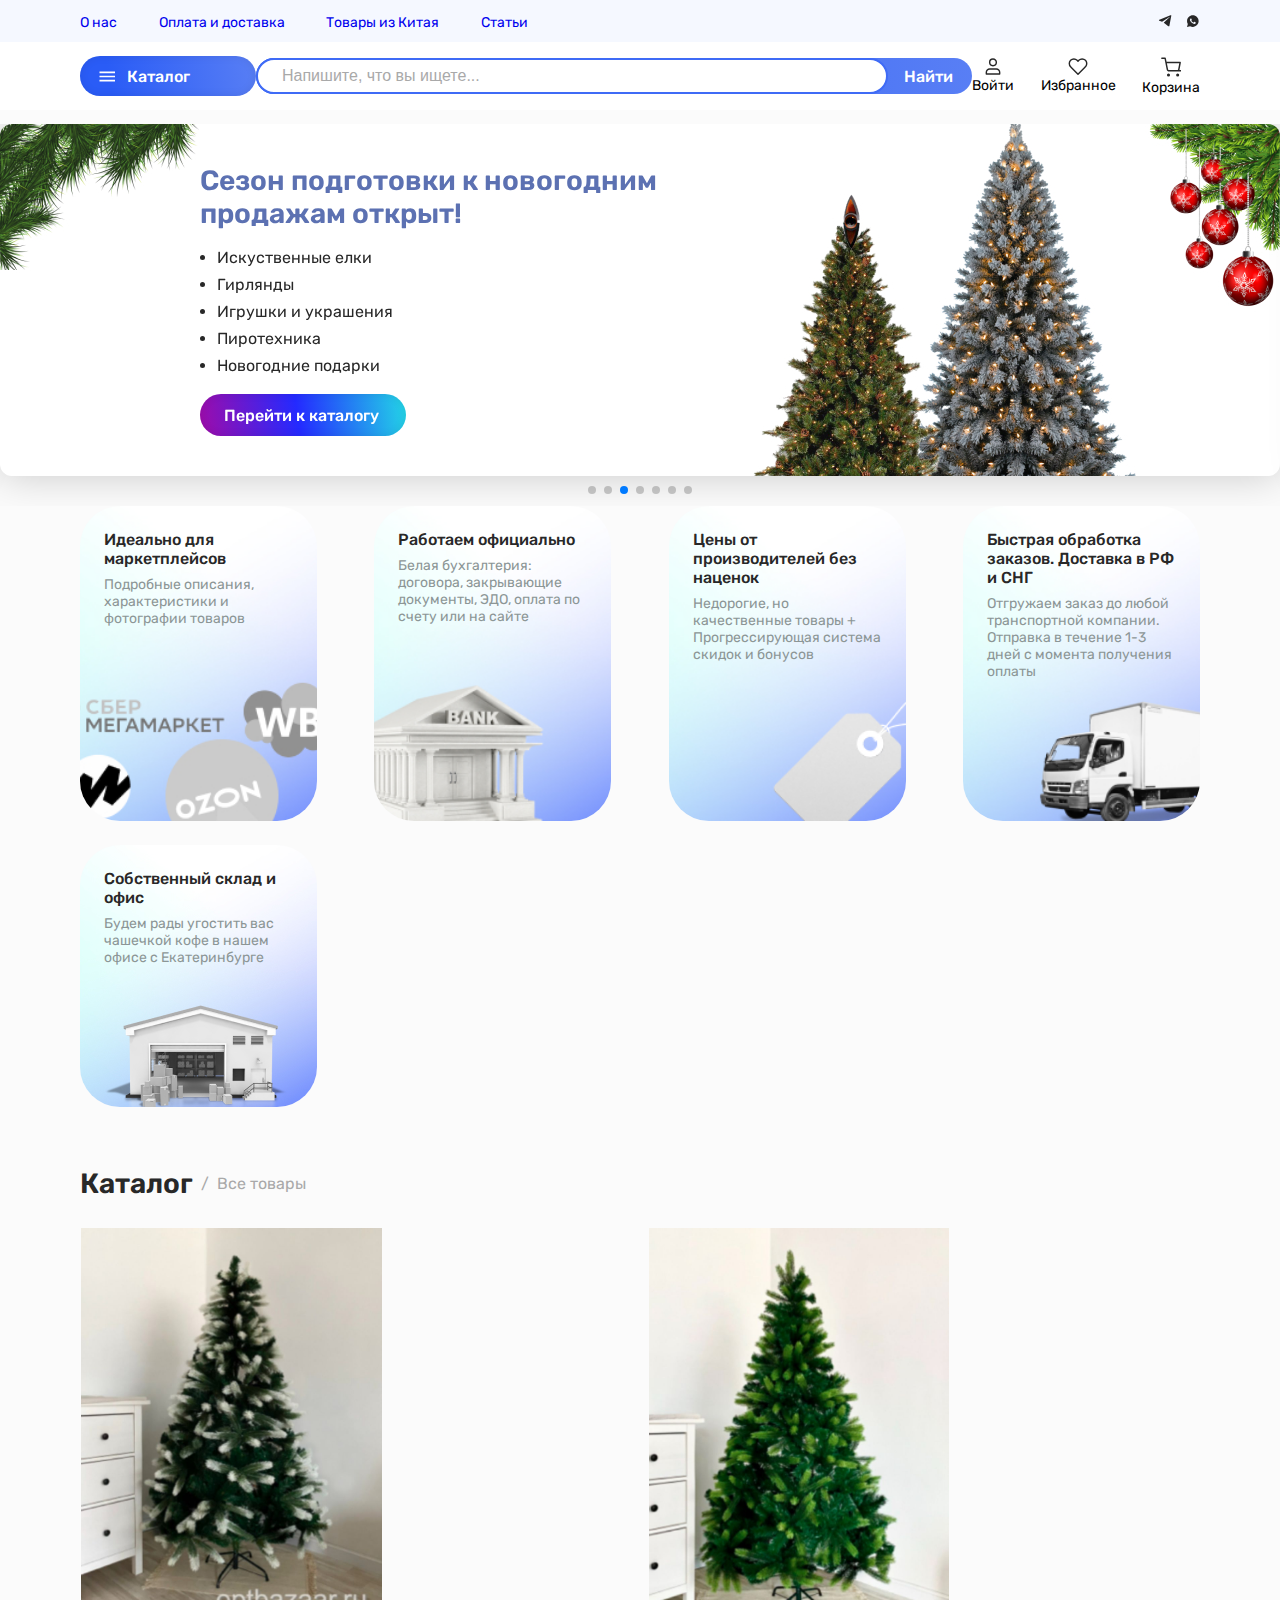
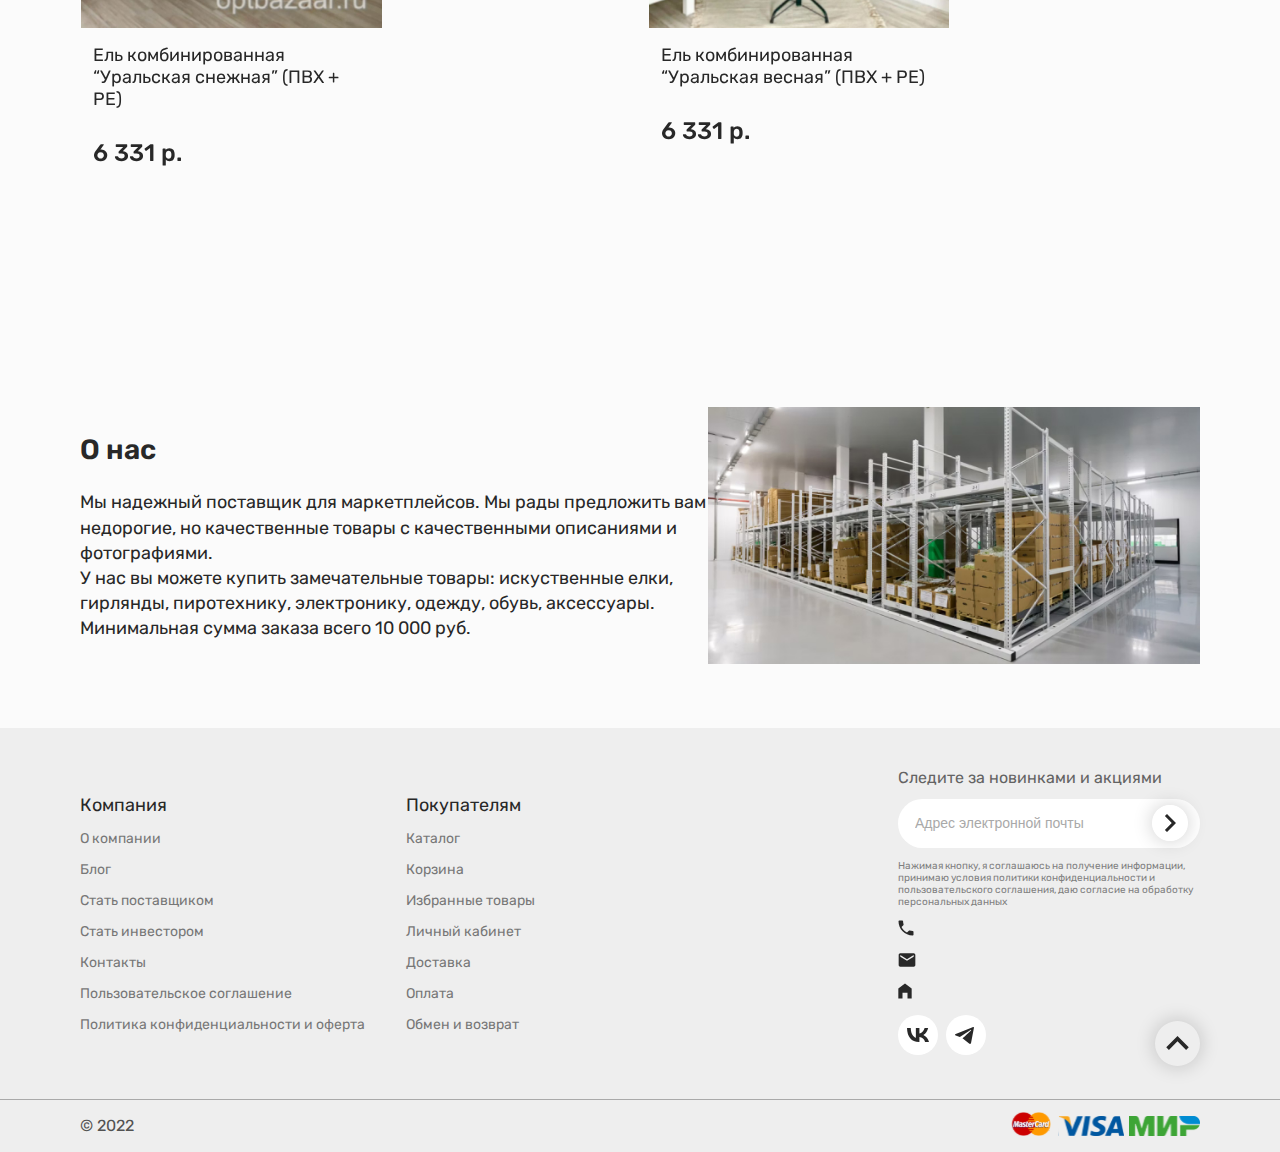
==== commit 738456f0: "layuot desctop done" ====
--- a/index.html
+++ b/index.html
@@ -5,7 +5,7 @@
     <meta charset="UTF-8">
     <meta http-equiv="X-UA-Compatible" content="IE=edge">
     <meta name="viewport" content="width=device-width, initial-scale=1.0">
-    <title>Магазин-Главная</title>
+    <title>shoppy-Главная</title>
     <!-- og-tags -->
     <meta property="og:title" content="">
     <meta property="og:description" content="">
@@ -430,7 +430,7 @@
                         Каталог
                     </li>
                     <li>
-                        <a href="#">Все товары</a>
+                        <a href="catalog.html">Все товары</a>
                     </li>
                 </ul>
                 <div class="catalog-body-wrapper">
@@ -883,356 +883,6 @@
                                 </div>
                             </div>
                         </div>
-                        <!-- <div class="catalog-card">
-                            <div class="catalog-card__img">
-                                <span class="catalog-card__badge">В наличии</span>
-                                <svg width="34" height="31" viewBox="0 0 34 31" fill="red"
-                                    xmlns="http://www.w3.org/2000/svg">
-                                    <path
-                                        d="M15.8903 4.42907L17.0006 5.73292L18.1109 4.42907C19.6598 2.61015 22.0422 1.45858 24.5006 1.45858C28.8285 1.45858 32.2089 4.83899 32.2089 9.16691C32.2089 11.8379 31.0209 14.3753 28.6322 17.2957C26.2268 20.2365 22.7587 23.385 18.4377 27.3033L18.4356 27.3052L16.9969 28.6149L15.5647 27.321C15.5642 27.3205 15.5637 27.32 15.5631 27.3195C11.2425 23.3932 7.7748 20.2411 5.36933 17.2982C2.98035 14.3754 1.79228 11.8379 1.79228 9.16691C1.79228 4.83899 5.17269 1.45858 9.50061 1.45858C11.959 1.45858 14.3414 2.61015 15.8903 4.42907ZM6.16764 17.6026C8.53623 20.3703 11.8987 23.4156 15.8283 26.9737L15.9694 27.1148L17.0006 28.146L18.0318 27.1148L18.1729 26.9737C22.1025 23.4156 25.465 20.3703 27.8336 17.6026C30.1934 14.8453 31.7923 12.1135 31.7923 9.16691C31.7923 5.02816 28.6394 1.87524 24.5006 1.87524C21.7263 1.87524 18.9942 3.43646 17.6471 5.80858H16.3658C15.0088 3.43975 12.2792 1.87524 9.50061 1.87524C5.36186 1.87524 2.20895 5.02816 2.20895 9.16691C2.20895 12.1135 3.80783 14.8453 6.16764 17.6026Z"
-                                        stroke="#A9A9A9" stroke-width="2.91667" />
-                                </svg>
-                                <img src="img/spruce.jpg" alt="Ель рожденственная">
-                            </div>
-                            <div class="catalog-card-info">
-                                <p class="catalog-card__desc">
-                                    Ель рожденственная с белыми кончиками
-                                </p>
-                                <span class="catalog-card__mobile">6 331 р.</span>
-                                <div class="catalog-dropdown">
-                                    Высота:
-                                    <div class="dropdown-body">
-                                        <button type="button" class="size-product">60 см</button>
-                                        <button type="button" class="size-product">90 см</button>
-                                        <button type="button" class="size-product">120 см</button>
-                                        <button type="button" class="size-product">150 см</button>
-                                        <button type="button" class="size-product">180 см</button>
-                                        <button type="button" class="size-product">180 см</button>
-                                        <button type="button" class="size-product">240 см</button>
-                                        <button type="button" class="size-product">270 см</button>
-                                        <button type="button" class="size-product">300 см</button>
-                                    </div>
-                                </div>
-                                <div class="catalog-card-bottom">
-                                    <span class="catalog-card-price">6 331 р.</span>
-                                    <button type="button" class="catalog-card-btn btn-blue">
-                                        <svg width="16" height="15" viewBox="0 0 20 20" fill="none"
-                                            xmlns="http://www.w3.org/2000/svg">
-                                            <path
-                                                d="M7.49996 18.8333C7.9602 18.8333 8.33329 18.4602 8.33329 18C8.33329 17.5397 7.9602 17.1666 7.49996 17.1666C7.03972 17.1666 6.66663 17.5397 6.66663 18C6.66663 18.4602 7.03972 18.8333 7.49996 18.8333Z"
-                                                stroke="#fff" stroke-width="1.43015" stroke-linecap="round"
-                                                stroke-linejoin="round" />
-                                            <path
-                                                d="M16.6666 18.8333C17.1269 18.8333 17.5 18.4602 17.5 18C17.5 17.5397 17.1269 17.1666 16.6666 17.1666C16.2064 17.1666 15.8333 17.5397 15.8333 18C15.8333 18.4602 16.2064 18.8333 16.6666 18.8333Z"
-                                                fill="#282828" stroke="#fff" stroke-width="1.43015"
-                                                stroke-linecap="round" stroke-linejoin="round" />
-                                            <path
-                                                d="M0.833313 1.33331H4.16665L6.39998 12.4916C6.47618 12.8753 6.6849 13.2199 6.9896 13.4652C7.2943 13.7105 7.67556 13.8408 8.06665 13.8333H16.1666C16.5577 13.8408 16.939 13.7105 17.2437 13.4652C17.5484 13.2199 17.7571 12.8753 17.8333 12.4916L19.1666 5.49998H4.99998"
-                                                stroke="#fff" stroke-width="1.43015" stroke-linecap="round"
-                                                stroke-linejoin="round" />
-                                        </svg>
-                                        <p>В корзину</p>
-                                    </button>
-                                </div>
-                            </div>
-                        </div>
-                        <div class="catalog-card">
-                            <div class="catalog-card__img">
-                                <span class="catalog-card__badge">В наличии</span>
-                                <svg width="34" height="31" viewBox="0 0 34 31" fill="none"
-                                    xmlns="http://www.w3.org/2000/svg">
-                                    <path
-                                        d="M15.8903 4.42907L17.0006 5.73292L18.1109 4.42907C19.6598 2.61015 22.0422 1.45858 24.5006 1.45858C28.8285 1.45858 32.2089 4.83899 32.2089 9.16691C32.2089 11.8379 31.0209 14.3753 28.6322 17.2957C26.2268 20.2365 22.7587 23.385 18.4377 27.3033L18.4356 27.3052L16.9969 28.6149L15.5647 27.321C15.5642 27.3205 15.5637 27.32 15.5631 27.3195C11.2425 23.3932 7.7748 20.2411 5.36933 17.2982C2.98035 14.3754 1.79228 11.8379 1.79228 9.16691C1.79228 4.83899 5.17269 1.45858 9.50061 1.45858C11.959 1.45858 14.3414 2.61015 15.8903 4.42907ZM6.16764 17.6026C8.53623 20.3703 11.8987 23.4156 15.8283 26.9737L15.9694 27.1148L17.0006 28.146L18.0318 27.1148L18.1729 26.9737C22.1025 23.4156 25.465 20.3703 27.8336 17.6026C30.1934 14.8453 31.7923 12.1135 31.7923 9.16691C31.7923 5.02816 28.6394 1.87524 24.5006 1.87524C21.7263 1.87524 18.9942 3.43646 17.6471 5.80858H16.3658C15.0088 3.43975 12.2792 1.87524 9.50061 1.87524C5.36186 1.87524 2.20895 5.02816 2.20895 9.16691C2.20895 12.1135 3.80783 14.8453 6.16764 17.6026Z"
-                                        stroke="#A9A9A9" stroke-width="2.91667" />
-                                </svg>
-                                <img src="img/spruce-cone.jpg" alt="Сосна с инеем и шишками">
-                            </div>
-                            <div class="catalog-card-info">
-                                <p class="catalog-card__desc">
-                                    Сосна с эффектом инея и шишками (от 60 до 300см.)
-                                </p>
-                                <span class="catalog-card__mobile">999 331 р.</span>
-                                <div class="catalog-dropdown">
-                                    Высота:
-                                    <div class="dropdown-body">
-                                        <button type="button" class="size-product">60 см</button>
-                                        <button type="button" class="size-product">90 см</button>
-                                        <button type="button" class="size-product">120 см</button>
-                                        <button type="button" class="size-product">150 см</button>
-                                        <button type="button" class="size-product">180 см</button>
-                                        <button type="button" class="size-product">180 см</button>
-                                        <button type="button" class="size-product">240 см</button>
-                                        <button type="button" class="size-product">270 см</button>
-                                        <button type="button" class="size-product">300 см</button>
-                                    </div>
-                                </div>
-                                <div class="catalog-card-bottom">
-                                    <span class="catalog-card-price">999 331 р.</span>
-                                    <button type="button" class="catalog-card-btn btn-blue">
-                                        <svg width="16" height="15" viewBox="0 0 20 20" fill="none"
-                                            xmlns="http://www.w3.org/2000/svg">
-                                            <path
-                                                d="M7.49996 18.8333C7.9602 18.8333 8.33329 18.4602 8.33329 18C8.33329 17.5397 7.9602 17.1666 7.49996 17.1666C7.03972 17.1666 6.66663 17.5397 6.66663 18C6.66663 18.4602 7.03972 18.8333 7.49996 18.8333Z"
-                                                stroke="#fff" stroke-width="1.43015" stroke-linecap="round"
-                                                stroke-linejoin="round" />
-                                            <path
-                                                d="M16.6666 18.8333C17.1269 18.8333 17.5 18.4602 17.5 18C17.5 17.5397 17.1269 17.1666 16.6666 17.1666C16.2064 17.1666 15.8333 17.5397 15.8333 18C15.8333 18.4602 16.2064 18.8333 16.6666 18.8333Z"
-                                                fill="#282828" stroke="#fff" stroke-width="1.43015"
-                                                stroke-linecap="round" stroke-linejoin="round" />
-                                            <path
-                                                d="M0.833313 1.33331H4.16665L6.39998 12.4916C6.47618 12.8753 6.6849 13.2199 6.9896 13.4652C7.2943 13.7105 7.67556 13.8408 8.06665 13.8333H16.1666C16.5577 13.8408 16.939 13.7105 17.2437 13.4652C17.5484 13.2199 17.7571 12.8753 17.8333 12.4916L19.1666 5.49998H4.99998"
-                                                stroke="#fff" stroke-width="1.43015" stroke-linecap="round"
-                                                stroke-linejoin="round" />
-                                        </svg>
-                                        <p>В корзину</p>
-                                    </button>
-                                </div>
-                            </div>
-                        </div>
-                        <div class="catalog-card">
-                            <div class="catalog-card__img">
-                                <span class="catalog-card__badge">В наличии</span>
-                                <svg width="34" height="31" viewBox="0 0 34 31" fill="none"
-                                    xmlns="http://www.w3.org/2000/svg">
-                                    <path
-                                        d="M15.8903 4.42907L17.0006 5.73292L18.1109 4.42907C19.6598 2.61015 22.0422 1.45858 24.5006 1.45858C28.8285 1.45858 32.2089 4.83899 32.2089 9.16691C32.2089 11.8379 31.0209 14.3753 28.6322 17.2957C26.2268 20.2365 22.7587 23.385 18.4377 27.3033L18.4356 27.3052L16.9969 28.6149L15.5647 27.321C15.5642 27.3205 15.5637 27.32 15.5631 27.3195C11.2425 23.3932 7.7748 20.2411 5.36933 17.2982C2.98035 14.3754 1.79228 11.8379 1.79228 9.16691C1.79228 4.83899 5.17269 1.45858 9.50061 1.45858C11.959 1.45858 14.3414 2.61015 15.8903 4.42907ZM6.16764 17.6026C8.53623 20.3703 11.8987 23.4156 15.8283 26.9737L15.9694 27.1148L17.0006 28.146L18.0318 27.1148L18.1729 26.9737C22.1025 23.4156 25.465 20.3703 27.8336 17.6026C30.1934 14.8453 31.7923 12.1135 31.7923 9.16691C31.7923 5.02816 28.6394 1.87524 24.5006 1.87524C21.7263 1.87524 18.9942 3.43646 17.6471 5.80858H16.3658C15.0088 3.43975 12.2792 1.87524 9.50061 1.87524C5.36186 1.87524 2.20895 5.02816 2.20895 9.16691C2.20895 12.1135 3.80783 14.8453 6.16764 17.6026Z"
-                                        stroke="#A9A9A9" stroke-width="2.91667" />
-                                </svg>
-                                <img src="img/spruce-winter.jpg" alt=" Ель комбинированная Уральская снежная">
-                            </div>
-                            <div class="catalog-card-info">
-                                <p class="catalog-card__desc">
-                                    Ель комбинированная “Уральская снежная” (ПВХ + РЕ)
-                                </p>
-                                <span class="catalog-card__mobile">6 331 р.</span>
-                                <div class="catalog-dropdown">
-                                    Высота:
-                                    <div class="dropdown-body">
-                                        <button type="button" class="size-product">60 см</button>
-                                        <button type="button" class="size-product">90 см</button>
-                                        <button type="button" class="size-product">120 см</button>
-                                        <button type="button" class="size-product">150 см</button>
-                                        <button type="button" class="size-product">180 см</button>
-                                        <button type="button" class="size-product">180 см</button>
-                                        <button type="button" class="size-product">240 см</button>
-                                        <button type="button" class="size-product">270 см</button>
-                                        <button type="button" class="size-product">300 см</button>
-                                    </div>
-                                </div>
-                                <div class="catalog-card-bottom">
-                                    <span class="catalog-card-price">6 331 р.</span>
-                                    <button type="button" class="catalog-card-btn btn-blue">
-                                        <svg width="16" height="15" viewBox="0 0 20 20" fill="none"
-                                            xmlns="http://www.w3.org/2000/svg">
-                                            <path
-                                                d="M7.49996 18.8333C7.9602 18.8333 8.33329 18.4602 8.33329 18C8.33329 17.5397 7.9602 17.1666 7.49996 17.1666C7.03972 17.1666 6.66663 17.5397 6.66663 18C6.66663 18.4602 7.03972 18.8333 7.49996 18.8333Z"
-                                                stroke="#fff" stroke-width="1.43015" stroke-linecap="round"
-                                                stroke-linejoin="round" />
-                                            <path
-                                                d="M16.6666 18.8333C17.1269 18.8333 17.5 18.4602 17.5 18C17.5 17.5397 17.1269 17.1666 16.6666 17.1666C16.2064 17.1666 15.8333 17.5397 15.8333 18C15.8333 18.4602 16.2064 18.8333 16.6666 18.8333Z"
-                                                fill="#282828" stroke="#fff" stroke-width="1.43015"
-                                                stroke-linecap="round" stroke-linejoin="round" />
-                                            <path
-                                                d="M0.833313 1.33331H4.16665L6.39998 12.4916C6.47618 12.8753 6.6849 13.2199 6.9896 13.4652C7.2943 13.7105 7.67556 13.8408 8.06665 13.8333H16.1666C16.5577 13.8408 16.939 13.7105 17.2437 13.4652C17.5484 13.2199 17.7571 12.8753 17.8333 12.4916L19.1666 5.49998H4.99998"
-                                                stroke="#fff" stroke-width="1.43015" stroke-linecap="round"
-                                                stroke-linejoin="round" />
-                                        </svg>
-                                        <p>В корзину</p>
-                                    </button>
-                                </div>
-                            </div>
-                        </div>
-                        <div class="catalog-card">
-                            <div class="catalog-card__img">
-                                <span class="catalog-card__badge">В наличии</span>
-                                <svg width="34" height="31" viewBox="0 0 34 31" fill="none"
-                                    xmlns="http://www.w3.org/2000/svg">
-                                    <path
-                                        d="M15.8903 4.42907L17.0006 5.73292L18.1109 4.42907C19.6598 2.61015 22.0422 1.45858 24.5006 1.45858C28.8285 1.45858 32.2089 4.83899 32.2089 9.16691C32.2089 11.8379 31.0209 14.3753 28.6322 17.2957C26.2268 20.2365 22.7587 23.385 18.4377 27.3033L18.4356 27.3052L16.9969 28.6149L15.5647 27.321C15.5642 27.3205 15.5637 27.32 15.5631 27.3195C11.2425 23.3932 7.7748 20.2411 5.36933 17.2982C2.98035 14.3754 1.79228 11.8379 1.79228 9.16691C1.79228 4.83899 5.17269 1.45858 9.50061 1.45858C11.959 1.45858 14.3414 2.61015 15.8903 4.42907ZM6.16764 17.6026C8.53623 20.3703 11.8987 23.4156 15.8283 26.9737L15.9694 27.1148L17.0006 28.146L18.0318 27.1148L18.1729 26.9737C22.1025 23.4156 25.465 20.3703 27.8336 17.6026C30.1934 14.8453 31.7923 12.1135 31.7923 9.16691C31.7923 5.02816 28.6394 1.87524 24.5006 1.87524C21.7263 1.87524 18.9942 3.43646 17.6471 5.80858H16.3658C15.0088 3.43975 12.2792 1.87524 9.50061 1.87524C5.36186 1.87524 2.20895 5.02816 2.20895 9.16691C2.20895 12.1135 3.80783 14.8453 6.16764 17.6026Z"
-                                        stroke="#A9A9A9" stroke-width="2.91667" />
-                                </svg>
-                                <img src="img/spruce-spring.jpg" alt=" Ель комбинированная Уральская весная">
-                            </div>
-                            <div class="catalog-card-info">
-                                <p class="catalog-card__desc">
-                                    Ель комбинированная “Уральская весная” (ПВХ + РЕ)
-                                </p>
-                                <span class="catalog-card__mobile">6 331 р.</span>
-                                <div class="catalog-dropdown">
-                                    Высота:
-                                    <div class="dropdown-body">
-                                        <button type="button" class="size-product">60 см</button>
-                                        <button type="button" class="size-product">90 см</button>
-                                        <button type="button" class="size-product">120 см</button>
-                                        <button type="button" class="size-product">150 см</button>
-                                        <button type="button" class="size-product">180 см</button>
-                                        <button type="button" class="size-product">180 см</button>
-                                        <button type="button" class="size-product">240 см</button>
-                                        <button type="button" class="size-product">270 см</button>
-                                        <button type="button" class="size-product">300 см</button>
-                                    </div>
-                                </div>
-                                <div class="catalog-card-bottom">
-                                    <span class="catalog-card-price">6 331 р.</span>
-                                    <button type="button" class="catalog-card-btn btn-blue">
-                                        <svg width="16" height="15" viewBox="0 0 20 20" fill="none"
-                                            xmlns="http://www.w3.org/2000/svg">
-                                            <path
-                                                d="M7.49996 18.8333C7.9602 18.8333 8.33329 18.4602 8.33329 18C8.33329 17.5397 7.9602 17.1666 7.49996 17.1666C7.03972 17.1666 6.66663 17.5397 6.66663 18C6.66663 18.4602 7.03972 18.8333 7.49996 18.8333Z"
-                                                stroke="#fff" stroke-width="1.43015" stroke-linecap="round"
-                                                stroke-linejoin="round" />
-                                            <path
-                                                d="M16.6666 18.8333C17.1269 18.8333 17.5 18.4602 17.5 18C17.5 17.5397 17.1269 17.1666 16.6666 17.1666C16.2064 17.1666 15.8333 17.5397 15.8333 18C15.8333 18.4602 16.2064 18.8333 16.6666 18.8333Z"
-                                                fill="#282828" stroke="#fff" stroke-width="1.43015"
-                                                stroke-linecap="round" stroke-linejoin="round" />
-                                            <path
-                                                d="M0.833313 1.33331H4.16665L6.39998 12.4916C6.47618 12.8753 6.6849 13.2199 6.9896 13.4652C7.2943 13.7105 7.67556 13.8408 8.06665 13.8333H16.1666C16.5577 13.8408 16.939 13.7105 17.2437 13.4652C17.5484 13.2199 17.7571 12.8753 17.8333 12.4916L19.1666 5.49998H4.99998"
-                                                stroke="#fff" stroke-width="1.43015" stroke-linecap="round"
-                                                stroke-linejoin="round" />
-                                        </svg>
-                                        <p>В корзину</p>
-                                    </button>
-                                </div>
-                            </div>
-                        </div>
-                        <div class="catalog-card">
-                            <div class="catalog-card__img">
-                                <img src="img/spruce-cone.jpg" alt="Сосна с инеем и шишками">
-                            </div>
-                            <div class="catalog-card-info">
-                                <p class="catalog-card__desc">
-                                    Сосна с эффектом инея и шишками (от 60 до 300см.)
-                                </p>
-                                <span class="catalog-card__mobile">6 331 р.</span>
-                                <div class="catalog-dropdown">
-                                    Высота:
-                                    <div class="dropdown-body">
-                                        <button type="button" class="size-product">60 см</button>
-                                        <button type="button" class="size-product">90 см</button>
-                                        <button type="button" class="size-product">120 см</button>
-                                        <button type="button" class="size-product">150 см</button>
-                                        <button type="button" class="size-product">180 см</button>
-                                        <button type="button" class="size-product">180 см</button>
-                                        <button type="button" class="size-product">240 см</button>
-                                        <button type="button" class="size-product">270 см</button>
-                                        <button type="button" class="size-product">300 см</button>
-                                    </div>
-                                </div>
-                                <div class="catalog-card-bottom">
-                                    <span class="catalog-card-price">999 331 р.</span>
-                                    <button type="button" class="catalog-card-btn btn-blue">
-                                        <svg width="16" height="15" viewBox="0 0 20 20" fill="none"
-                                            xmlns="http://www.w3.org/2000/svg">
-                                            <path
-                                                d="M7.49996 18.8333C7.9602 18.8333 8.33329 18.4602 8.33329 18C8.33329 17.5397 7.9602 17.1666 7.49996 17.1666C7.03972 17.1666 6.66663 17.5397 6.66663 18C6.66663 18.4602 7.03972 18.8333 7.49996 18.8333Z"
-                                                stroke="#fff" stroke-width="1.43015" stroke-linecap="round"
-                                                stroke-linejoin="round" />
-                                            <path
-                                                d="M16.6666 18.8333C17.1269 18.8333 17.5 18.4602 17.5 18C17.5 17.5397 17.1269 17.1666 16.6666 17.1666C16.2064 17.1666 15.8333 17.5397 15.8333 18C15.8333 18.4602 16.2064 18.8333 16.6666 18.8333Z"
-                                                fill="#282828" stroke="#fff" stroke-width="1.43015"
-                                                stroke-linecap="round" stroke-linejoin="round" />
-                                            <path
-                                                d="M0.833313 1.33331H4.16665L6.39998 12.4916C6.47618 12.8753 6.6849 13.2199 6.9896 13.4652C7.2943 13.7105 7.67556 13.8408 8.06665 13.8333H16.1666C16.5577 13.8408 16.939 13.7105 17.2437 13.4652C17.5484 13.2199 17.7571 12.8753 17.8333 12.4916L19.1666 5.49998H4.99998"
-                                                stroke="#fff" stroke-width="1.43015" stroke-linecap="round"
-                                                stroke-linejoin="round" />
-                                        </svg>
-                                        <p>В корзину</p>
-                                    </button>
-                                </div>
-                            </div>
-                        </div>
-                        <div class="catalog-card">
-                            <div class="catalog-card__img">
-                                <img src="img/spruce-cone.jpg" alt="Сосна с инеем и шишками">
-                            </div>
-                            <div class="catalog-card-info">
-                                <p class="catalog-card__desc">
-                                    Сосна с эффектом инея и шишками (от 60 до 300см.)
-                                </p>
-                                <span class="catalog-card__mobile">6 331 р.</span>
-                                <div class="catalog-dropdown">
-                                    Высота:
-                                    <div class="dropdown-body">
-                                        <button type="button" class="size-product">60 см</button>
-                                        <button type="button" class="size-product">90 см</button>
-                                        <button type="button" class="size-product">120 см</button>
-                                        <button type="button" class="size-product">150 см</button>
-                                        <button type="button" class="size-product">180 см</button>
-                                        <button type="button" class="size-product">180 см</button>
-                                        <button type="button" class="size-product">240 см</button>
-                                        <button type="button" class="size-product">270 см</button>
-                                        <button type="button" class="size-product">300 см</button>
-                                    </div>
-                                </div>
-                                <div class="catalog-card-bottom">
-                                    <span class="catalog-card-price">999 331 р.</span>
-                                    <button type="button" class="catalog-card-btn btn-blue">
-                                        <svg width="16" height="15" viewBox="0 0 20 20" fill="none"
-                                            xmlns="http://www.w3.org/2000/svg">
-                                            <path
-                                                d="M7.49996 18.8333C7.9602 18.8333 8.33329 18.4602 8.33329 18C8.33329 17.5397 7.9602 17.1666 7.49996 17.1666C7.03972 17.1666 6.66663 17.5397 6.66663 18C6.66663 18.4602 7.03972 18.8333 7.49996 18.8333Z"
-                                                stroke="#fff" stroke-width="1.43015" stroke-linecap="round"
-                                                stroke-linejoin="round" />
-                                            <path
-                                                d="M16.6666 18.8333C17.1269 18.8333 17.5 18.4602 17.5 18C17.5 17.5397 17.1269 17.1666 16.6666 17.1666C16.2064 17.1666 15.8333 17.5397 15.8333 18C15.8333 18.4602 16.2064 18.8333 16.6666 18.8333Z"
-                                                fill="#282828" stroke="#fff" stroke-width="1.43015"
-                                                stroke-linecap="round" stroke-linejoin="round" />
-                                            <path
-                                                d="M0.833313 1.33331H4.16665L6.39998 12.4916C6.47618 12.8753 6.6849 13.2199 6.9896 13.4652C7.2943 13.7105 7.67556 13.8408 8.06665 13.8333H16.1666C16.5577 13.8408 16.939 13.7105 17.2437 13.4652C17.5484 13.2199 17.7571 12.8753 17.8333 12.4916L19.1666 5.49998H4.99998"
-                                                stroke="#fff" stroke-width="1.43015" stroke-linecap="round"
-                                                stroke-linejoin="round" />
-                                        </svg>
-                                        <p>В корзину</p>
-                                    </button>
-                                </div>
-                            </div>
-                        </div>
-                        <div class="catalog-card">
-                            <div class="catalog-card__img">
-                                <img src="img/spruce-cone.jpg" alt="Сосна с инеем и шишками">
-                            </div>
-                            <div class="catalog-card-info">
-                                <p class="catalog-card__desc">
-                                    Сосна с эффектом инея и шишками (от 60 до 300см.)
-                                </p>
-                                <span class="catalog-card__mobile">6 331 р.</span>
-                                <div class="catalog-dropdown">
-                                    Высота:
-                                    <div class="dropdown-body">
-                                        <button type="button" class="size-product">60 см</button>
-                                        <button type="button" class="size-product">90 см</button>
-                                        <button type="button" class="size-product">120 см</button>
-                                        <button type="button" class="size-product">150 см</button>
-                                        <button type="button" class="size-product">180 см</button>
-                                        <button type="button" class="size-product">180 см</button>
-                                        <button type="button" class="size-product">240 см</button>
-                                        <button type="button" class="size-product">270 см</button>
-                                        <button type="button" class="size-product">300 см</button>
-                                    </div>
-                                </div>
-                                <div class="catalog-card-bottom">
-                                    <span class="catalog-card-price">999 331 р.</span>
-                                    <button type="button" class="catalog-card-btn btn-blue">
-                                        <svg width="16" height="15" viewBox="0 0 20 20" fill="none"
-                                            xmlns="http://www.w3.org/2000/svg">
-                                            <path
-                                                d="M7.49996 18.8333C7.9602 18.8333 8.33329 18.4602 8.33329 18C8.33329 17.5397 7.9602 17.1666 7.49996 17.1666C7.03972 17.1666 6.66663 17.5397 6.66663 18C6.66663 18.4602 7.03972 18.8333 7.49996 18.8333Z"
-                                                stroke="#fff" stroke-width="1.43015" stroke-linecap="round"
-                                                stroke-linejoin="round" />
-                                            <path
-                                                d="M16.6666 18.8333C17.1269 18.8333 17.5 18.4602 17.5 18C17.5 17.5397 17.1269 17.1666 16.6666 17.1666C16.2064 17.1666 15.8333 17.5397 15.8333 18C15.8333 18.4602 16.2064 18.8333 16.6666 18.8333Z"
-                                                fill="#282828" stroke="#fff" stroke-width="1.43015"
-                                                stroke-linecap="round" stroke-linejoin="round" />
-                                            <path
-                                                d="M0.833313 1.33331H4.16665L6.39998 12.4916C6.47618 12.8753 6.6849 13.2199 6.9896 13.4652C7.2943 13.7105 7.67556 13.8408 8.06665 13.8333H16.1666C16.5577 13.8408 16.939 13.7105 17.2437 13.4652C17.5484 13.2199 17.7571 12.8753 17.8333 12.4916L19.1666 5.49998H4.99998"
-                                                stroke="#fff" stroke-width="1.43015" stroke-linecap="round"
-                                                stroke-linejoin="round" />
-                                        </svg>
-                                        <p>В корзину</p>
-                                    </button>
-                                </div>
-                            </div>
-                        </div> -->
                     </div>
                 </div>
             </div>
@@ -1446,7 +1096,7 @@
                     </div>
                 </div>
                 <a href="#" class="ontop">
-                    <svg width="60" height="60" viewBox="0 0 36 36" fill="none" xmlns="http://www.w3.org/2000/svg">
+                    <svg width="45" height="45" viewBox="0 0 36 36" fill="none" xmlns="http://www.w3.org/2000/svg">
                         <g clip-path="url(#clip0_17_696)">
                             <rect width="36" height="36" rx="18" fill="none" />
                             <path d="M15 9L12.885 11.115L19.755 18L12.885 24.885L15 27L24 18L15 9Z" fill="#282828" />
--- a/css/styles.css
+++ b/css/styles.css
@@ -413,6 +413,19 @@
     margin: 0 8px;
 }
 
+.catalog-all .breadcrumb a::before {
+    content: '/';
+    color: #A9A9A9;
+    margin: 0 8px;
+    display: none;
+}
+
+.catalog-all .breadcrumb a::after {
+    content: '/';
+    color: #A9A9A9;
+    margin: 0 8px;
+}
+
 .breadcrumb li a:hover {
     color: #282828;
 }
@@ -425,15 +438,9 @@
 .catalog-body {
     display: flex;
     align-items: flex-start;
-    overflow: auto;
-    scroll-snap-type: x mandatory;
 }
 
 .catalog-card__mobile {
-    display: none;
-}
-
-.catalog-body::-webkit-scrollbar {
     display: none;
 }
 
@@ -473,7 +480,7 @@
 }
 
 .catalog-card:hover .catalog-dropdown {
-    display: block;
+    max-height: 100%;
 }
 
 .catalog-card:hover .catalog-card-btn {
@@ -499,8 +506,8 @@
 
 .catalog-dropdown {
     margin-bottom: 12px;
-    display: none;
-    z-index: 0;
+    max-height: 0;
+    overflow: hidden;
 }
 
 .dropdown-body {
@@ -604,6 +611,73 @@
 }
 
 /* about out */
+/* catalog-page */
+.catalog-all {
+    padding-bottom: 60px;
+}
+
+.catalog-all-ui {
+    row-gap: 12px;
+    display: flex;
+    flex-direction: column;
+}
+
+.catalog-item-counter {
+    font-size: 14px;
+    color: #808080;
+}
+
+.section-desc {
+    font-size: 18px;
+}
+
+.catalog-categories-btn {
+    display: flex;
+    justify-content: space-between;
+}
+
+.category-btn {
+    font-weight: 400;
+    background-color: #F5F8FF;
+    color: #2A5CF6;
+}
+
+.catalog-card-body {
+    display: flex;
+    flex-wrap: wrap;
+    column-gap: 25px;
+    row-gap: 60px;
+    margin-top: 16px;
+}
+
+.catalog-card-body .catalog-card .catalog-dropdown {
+    display: none;
+}
+
+.catalog-card-body .catalog-card:nth-child(n+9) {
+    display: none;
+}
+
+.catalog-all-btn-more {
+    margin: 0 auto;
+    transform: rotate(90deg);
+    display: flex;
+    align-items: center;
+    justify-content: center;
+    width: 45px;
+    height: 45px;
+    box-shadow: 0px 0px 20px rgba(0, 0, 0, 0.2);
+    border-radius: 50px;
+}
+
+.catalog-all-btn-more:hover {
+    box-shadow: 0px 0px 33px rgba(54, 88, 172, 0.4);
+}
+
+.catalog-all-btn-more:hover svg path {
+    fill: #1F6CBE;
+}
+
 /* footer in */
 .footer {
     background-color: #eee;
@@ -620,6 +694,8 @@
 
 .ontop {
     position: absolute;
+    width: 45px;
+    height: 45px;
     right: 0px;
     bottom: 10%;
     transform: rotate(270deg);
@@ -629,7 +705,6 @@
 
 .ontop:hover {
     box-shadow: 0px 0px 33px rgba(54, 88, 172, 0.4);
-
 }
 
 .ontop:hover svg path {
